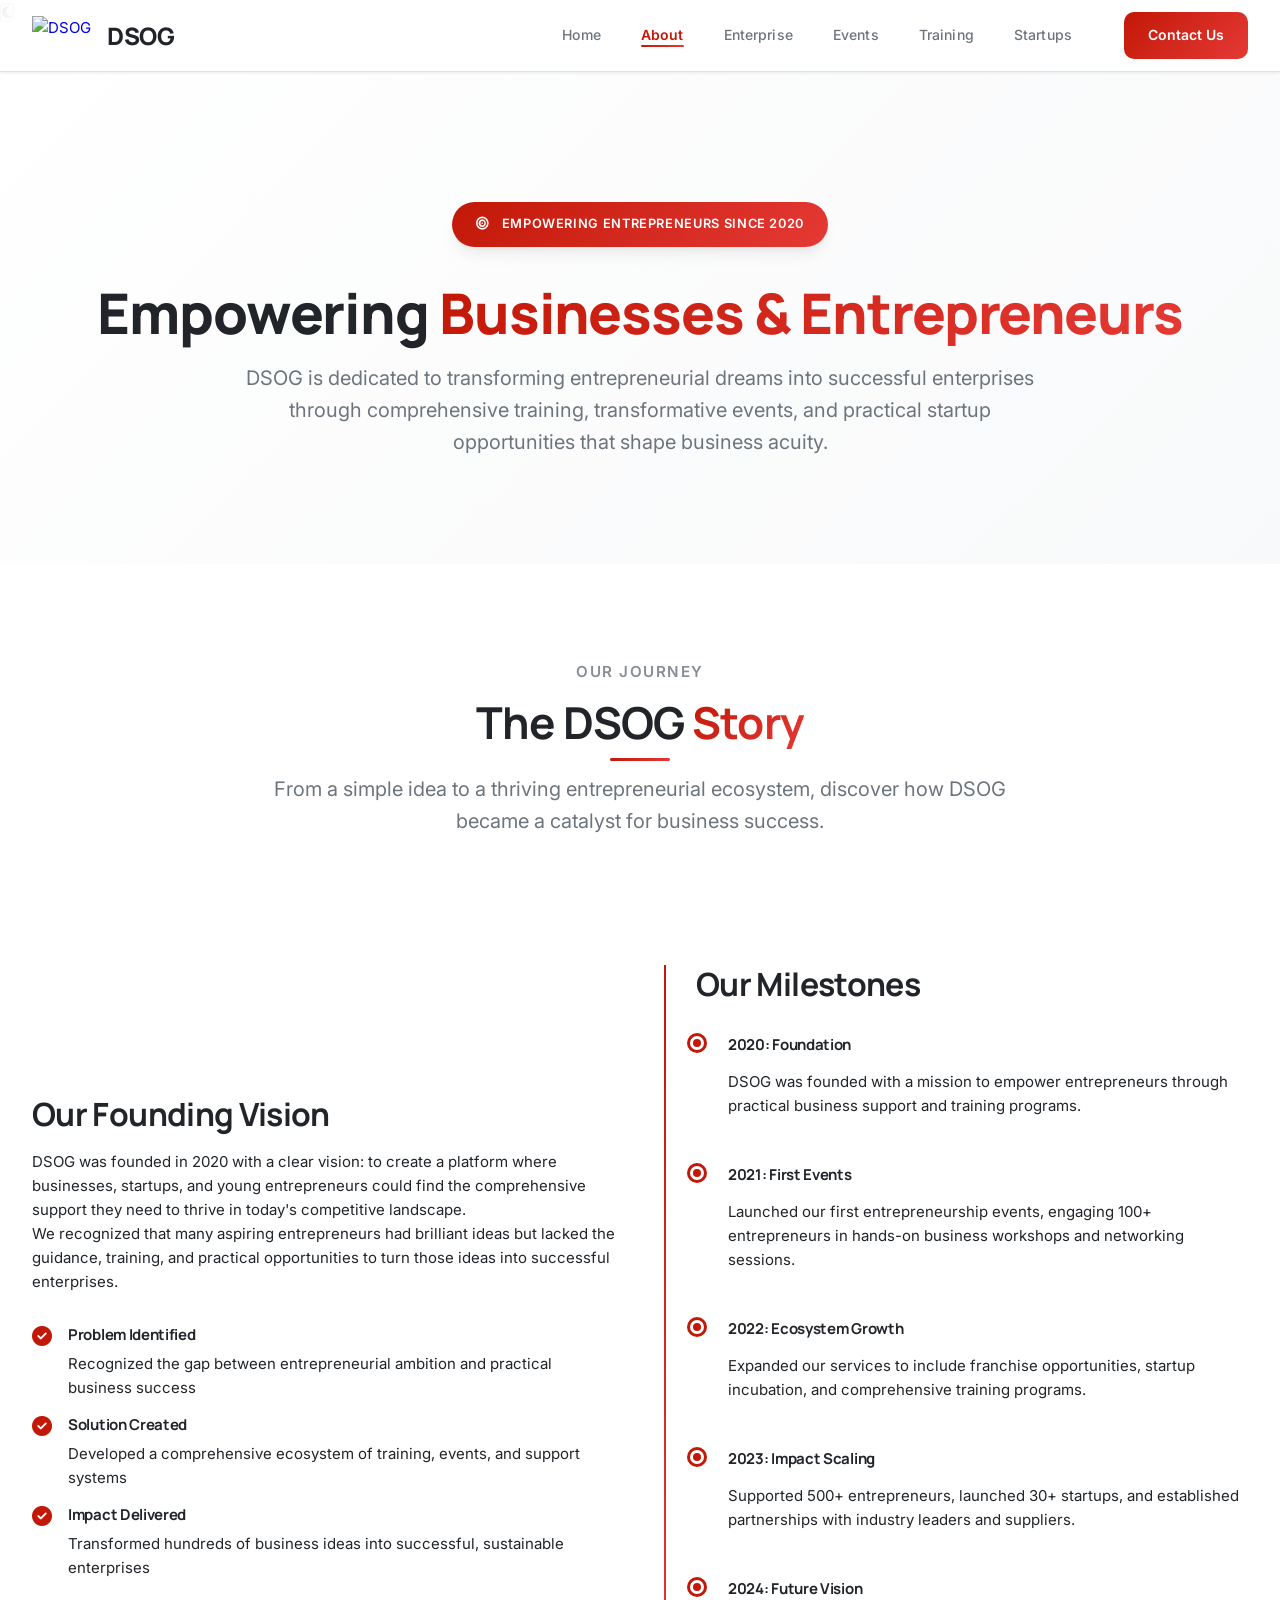
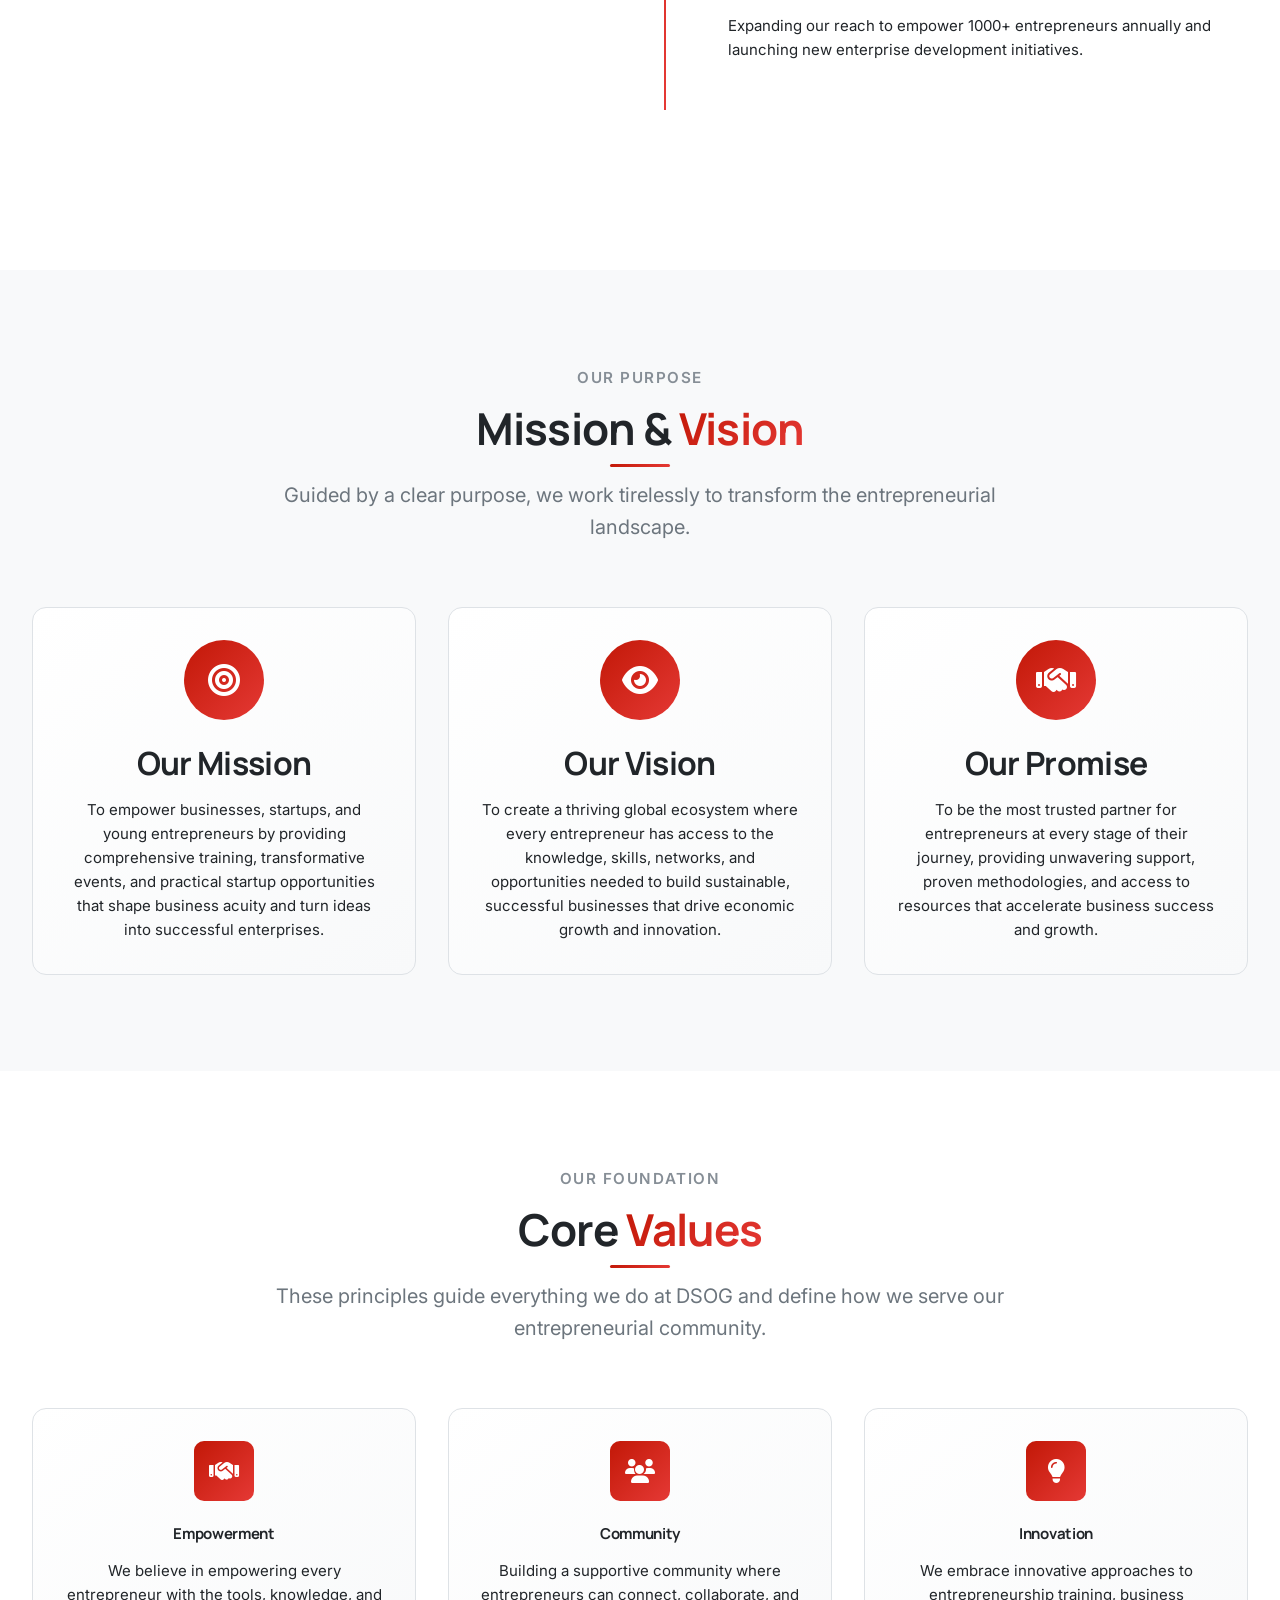
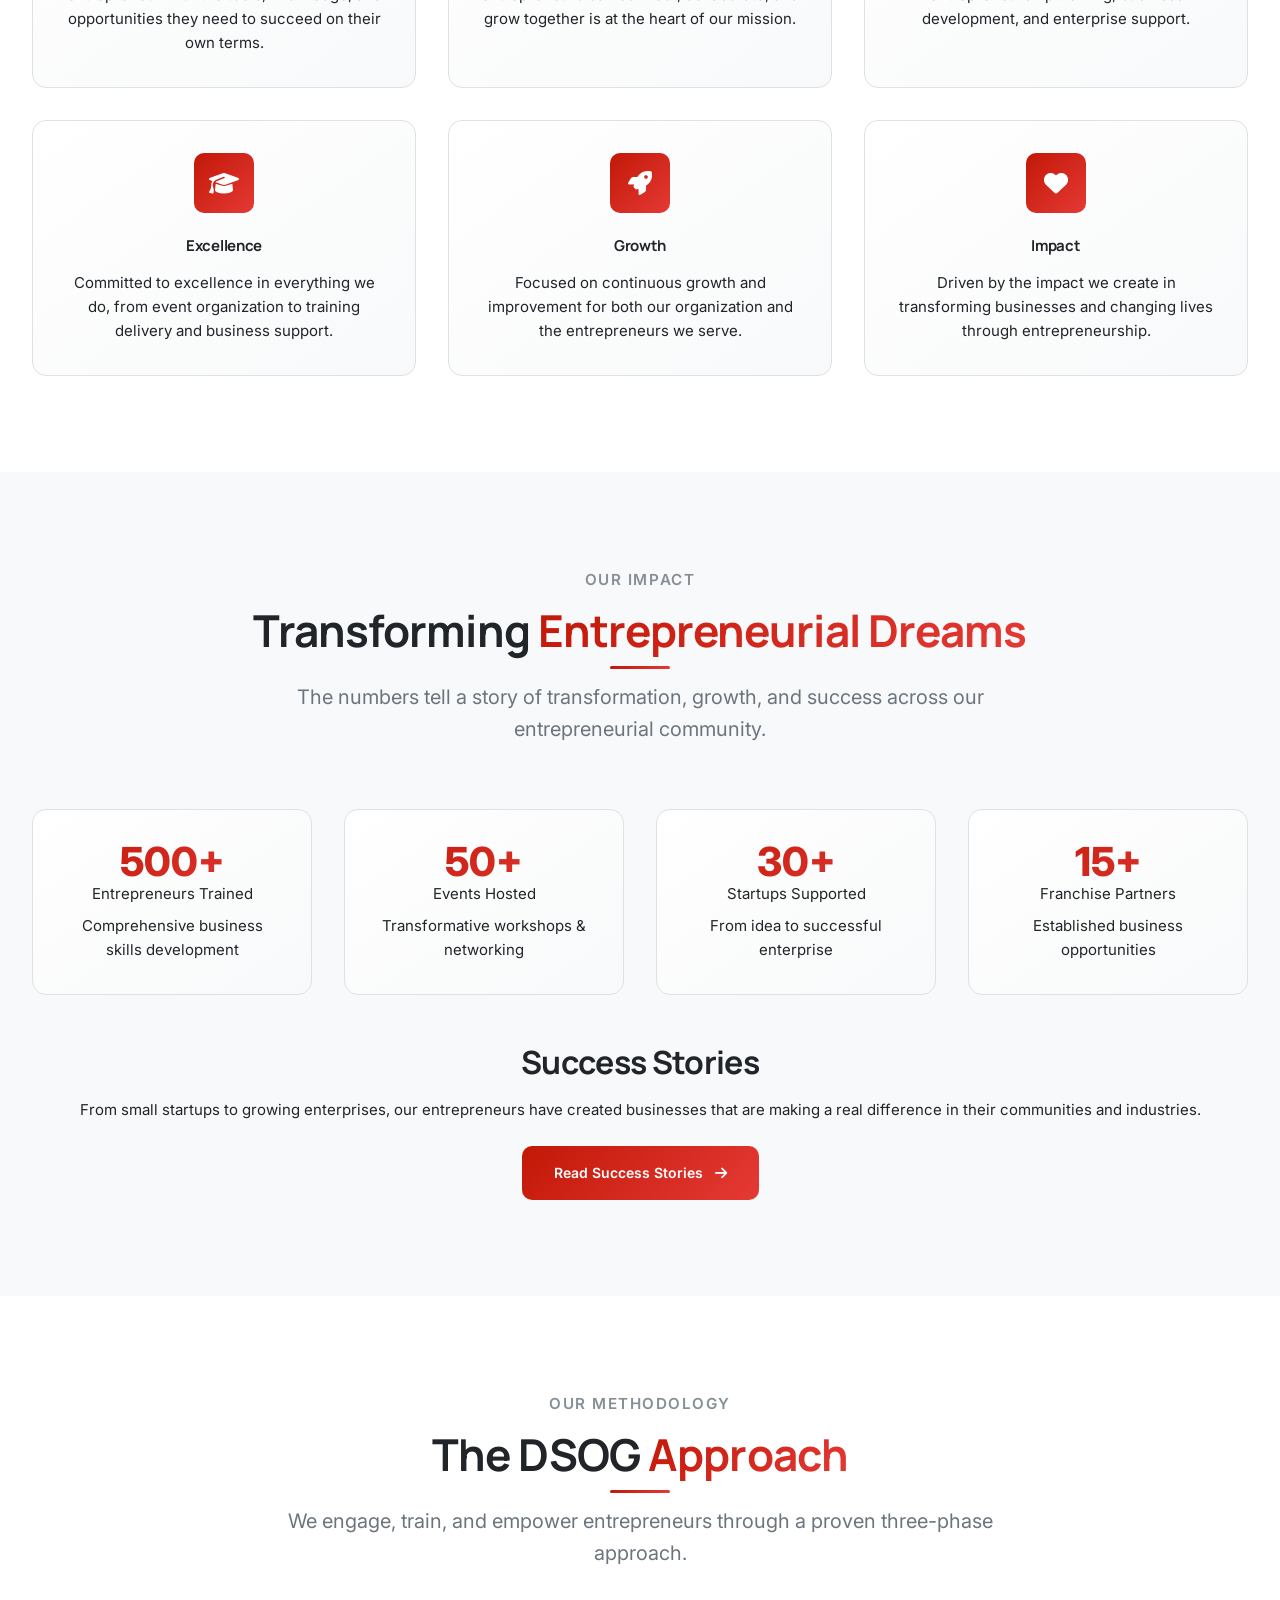
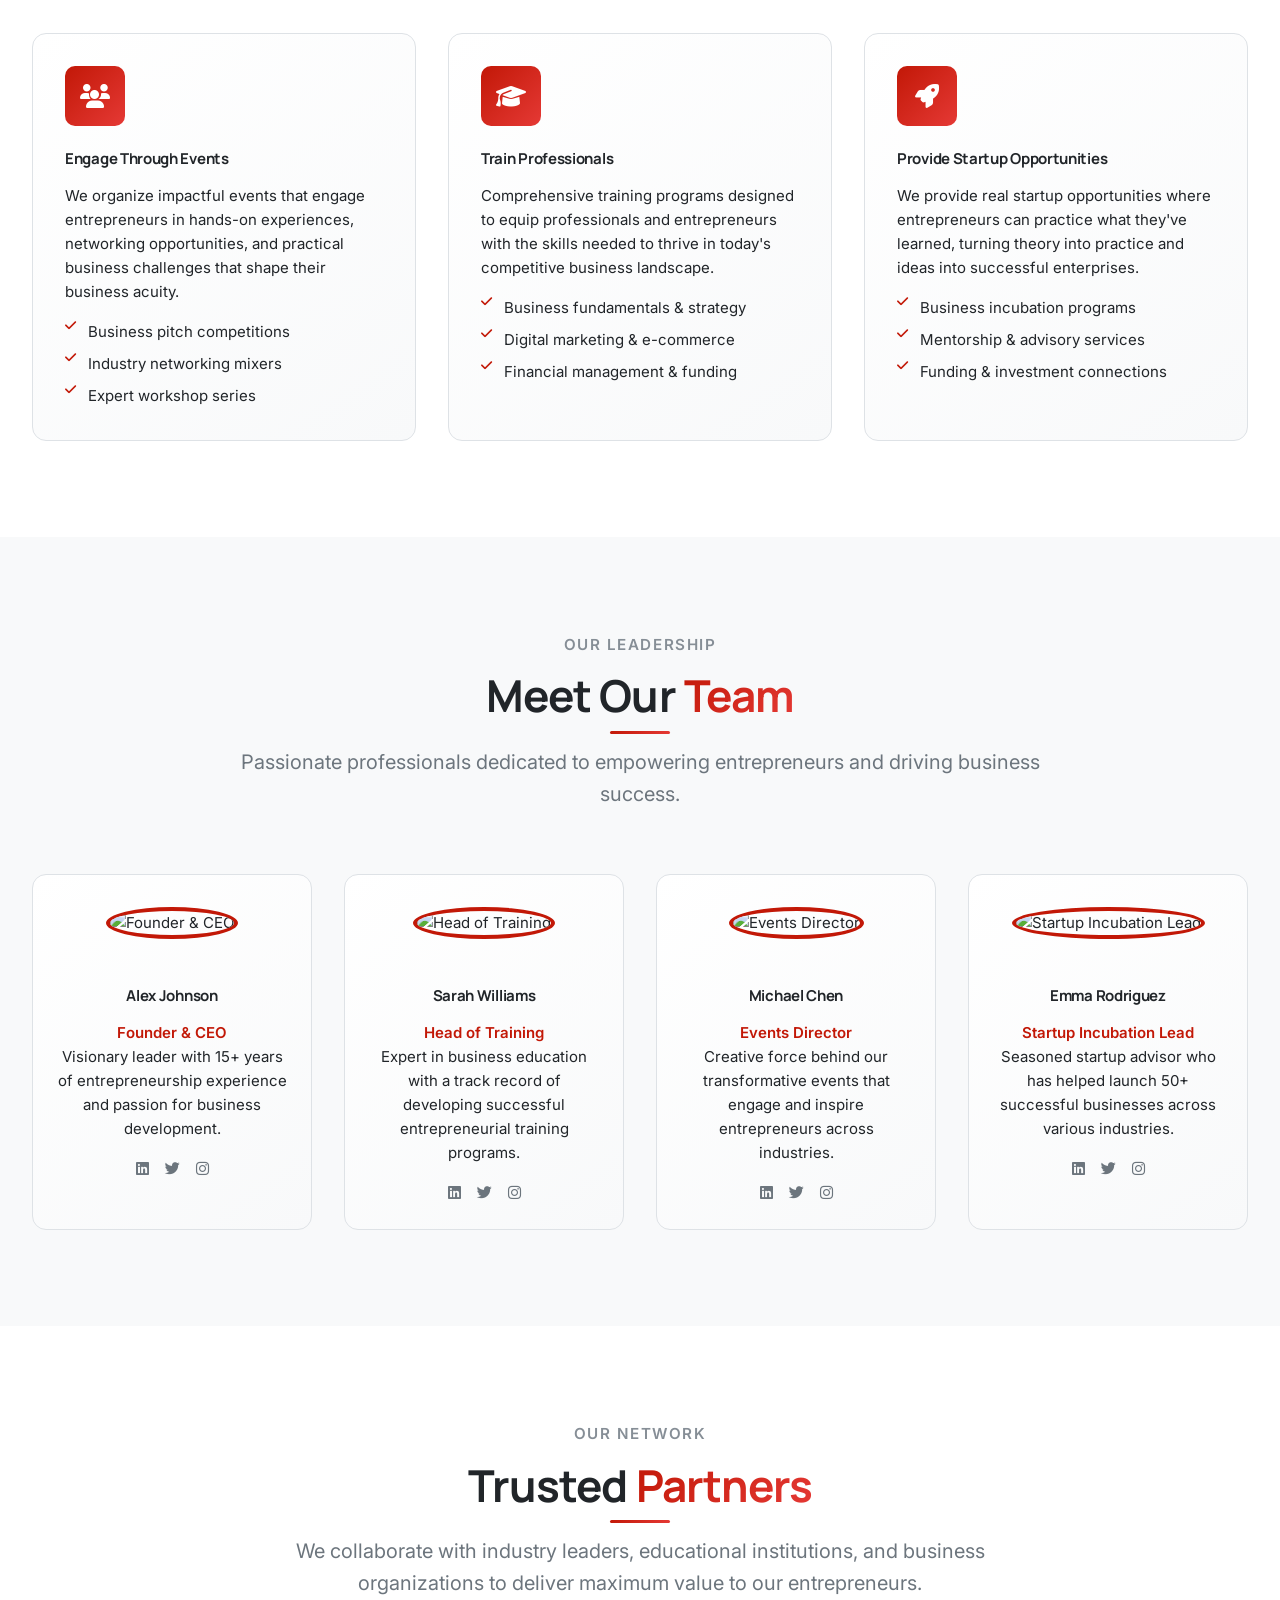
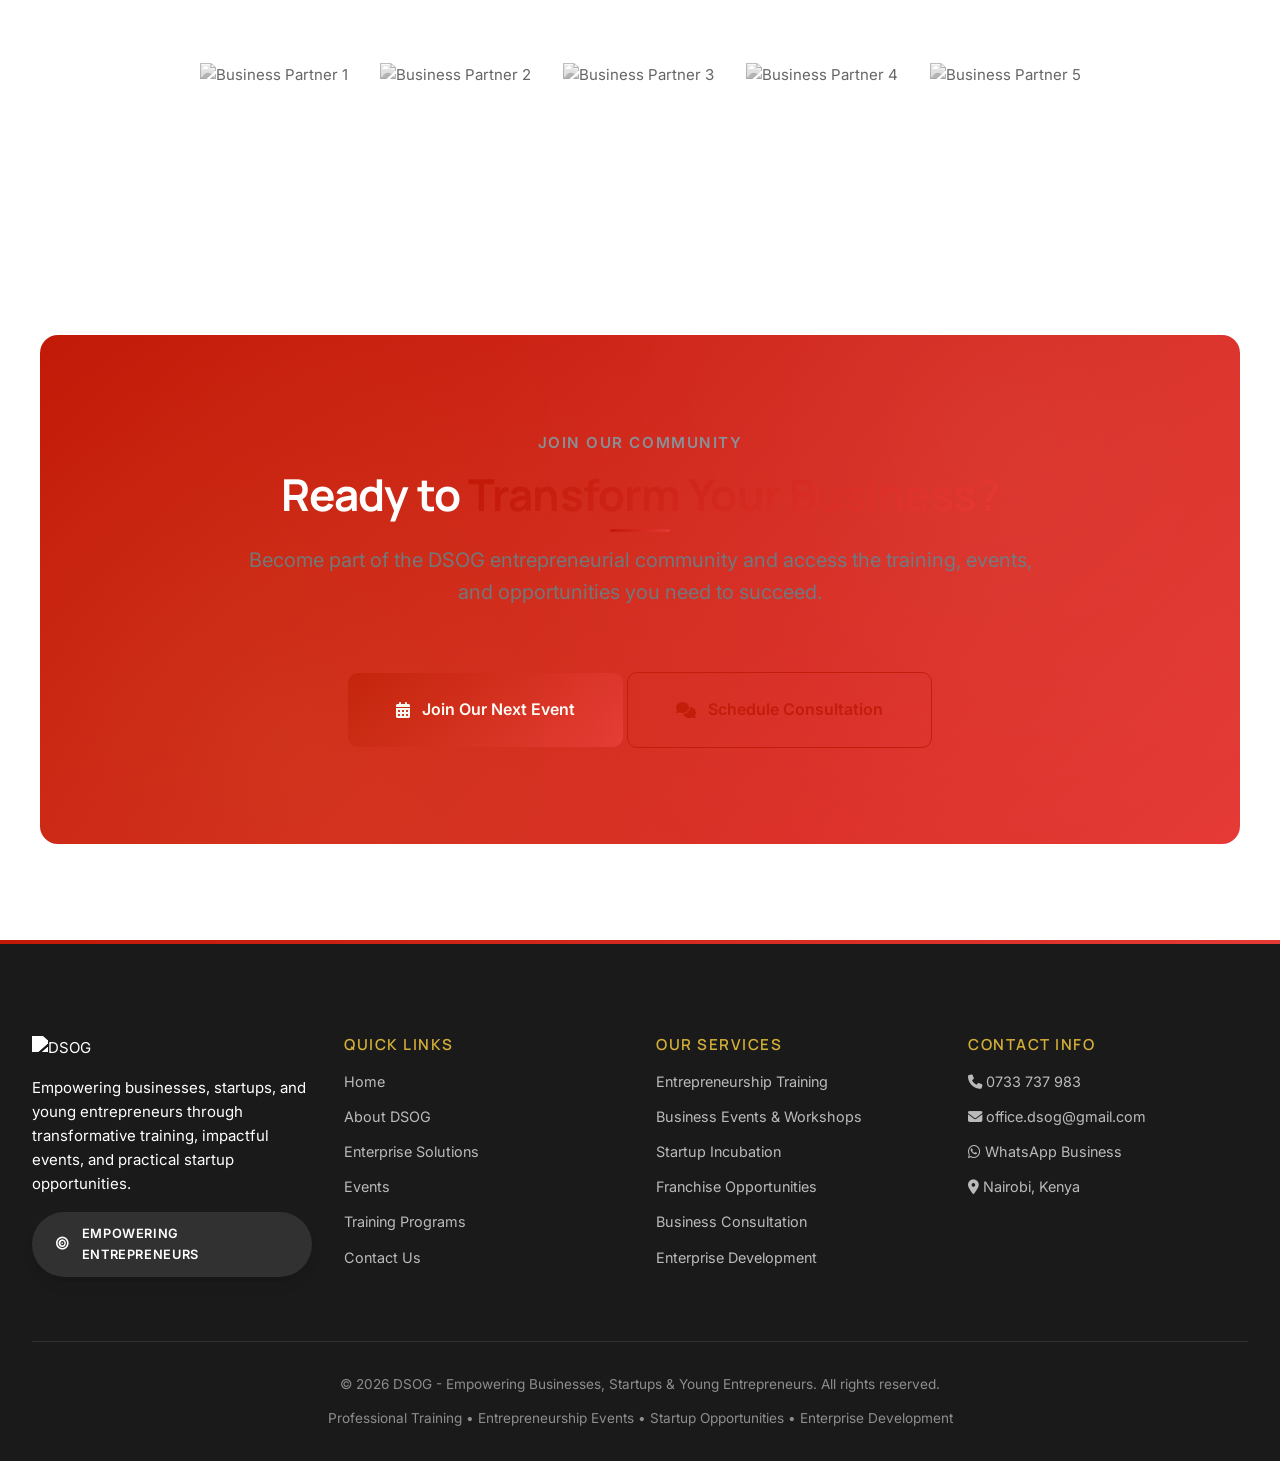
==== about.html @ 43e732bc "Add files via upload" ====
<!DOCTYPE html>
<html lang="en" data-theme="light">
<head>
    <meta charset="UTF-8">
    <meta name="viewport" content="width=device-width, initial-scale=0.95, maximum-scale=5.0, user-scalable=yes">
    
    <!-- SEO Meta Tags -->
    <meta name="description" content="Learn about DSOG - Empowering businesses, startups, and young entrepreneurs through transformative training, impactful events, and practical startup opportunities.">
    <meta name="keywords" content="DSOG about, entrepreneurship organization, business empowerment, startup support, young entrepreneurs, business training, enterprise development">
    
    <!-- PWA Meta Tags -->
    <meta name="theme-color" content="#C21807">
    <meta name="apple-mobile-web-app-capable" content="yes">
    <meta name="apple-mobile-web-app-status-bar-style" content="black-translucent">
    <meta name="apple-mobile-web-app-title" content="About DSOG">
    <meta name="mobile-web-app-capable" content="yes">
    <meta name="application-name" content="About DSOG">
    <meta name="msapplication-TileColor" content="#C21807">
    
    <!-- Open Graph Meta Tags -->
    <meta property="og:title" content="About DSOG | Empowering Businesses, Startups & Young Entrepreneurs">
    <meta property="og:description" content="Discover how DSOG transforms entrepreneurial dreams into successful enterprises through comprehensive training, events, and startup support.">
    <meta property="og:image" content="https://i.postimg.cc/CxNLzQgt/Untitled-design-3.webp">
    <meta property="og:url" content="https://dsog.org/about">
    <meta property="og:type" content="website">
    
    <title>About DSOG | Empowering Businesses, Startups & Young Entrepreneurs</title>
    
    <!-- Font Awesome -->
    <link rel="stylesheet" href="https://cdnjs.cloudflare.com/ajax/libs/font-awesome/6.4.0/css/all.min.css">
    
    <!-- Google Fonts -->
    <link rel="preconnect" href="https://fonts.googleapis.com">
    <link rel="preconnect" href="https://fonts.gstatic.com" crossorigin>
    <link href="https://fonts.googleapis.com/css2?family=Inter:wght@300;400;500;600;700;800&family=Manrope:wght@400;500;600;700;800&display=swap" rel="stylesheet">
    
    <!-- About Page Styles -->
    <style>
        /* Import CSS Variables */
        :root {
            /* Professional Color Palette */
            --primary-red: #C21807;
            --primary-dark: #1A1A1A;
            --primary-gold: #D4AF37;
            --secondary-red: #E53935;
            --secondary-dark: #2D2D2D;
            --accent-blue: #2C5282;
            --accent-green: #2D7D46;
            
            /* Neutral Colors */
            --white: #FFFFFF;
            --light-gray: #F8F9FA;
            --medium-gray: #E9ECEF;
            --dark-gray: #6C757D;
            --black: #212529;
            
            /* Light Mode Colors */
            --bg-primary: var(--white);
            --bg-secondary: var(--light-gray);
            --bg-tertiary: var(--medium-gray);
            --text-primary: var(--black);
            --text-secondary: var(--dark-gray);
            --text-tertiary: #868E96;
            --border-color: #DEE2E6;
            --card-bg: var(--white);
            --footer-bg: var(--primary-dark);
            
            /* Professional Shadow System */
            --shadow-xs: 0 1px 2px rgba(0, 0, 0, 0.03);
            --shadow-sm: 0 1px 3px rgba(0, 0, 0, 0.08);
            --shadow-md: 0 4px 6px -1px rgba(0, 0, 0, 0.05), 0 2px 4px -1px rgba(0, 0, 0, 0.03);
            --shadow-lg: 0 10px 15px -3px rgba(0, 0, 0, 0.07), 0 4px 6px -2px rgba(0, 0, 0, 0.03);
            --shadow-xl: 0 20px 25px -5px rgba(194, 24, 7, 0.05), 0 10px 10px -5px rgba(194, 24, 7, 0.02);
            --shadow-2xl: 0 25px 50px -12px rgba(194, 24, 7, 0.15);
            
            /* Advanced Gradients */
            --gradient-primary: linear-gradient(135deg, #C21807 0%, #E53935 100%);
            --gradient-gold: linear-gradient(135deg, #D4AF37 0%, #F4D03F 100%);
            --gradient-dark: linear-gradient(135deg, #1A1A1A 0%, #2D2D2D 100%);
            --gradient-light: linear-gradient(135deg, var(--white) 0%, #F8F9FA 100%);
            --gradient-card: linear-gradient(145deg, var(--white) 0%, #F8F9FA 100%);
            
            /* Animation Properties */
            --transition-smooth: all 0.3s cubic-bezier(0.4, 0, 0.2, 1);
            --transition-bounce: all 0.4s cubic-bezier(0.68, -0.55, 0.265, 1.55);
            
            /* Border Radius System */
            --radius-sm: 6px;
            --radius-md: 10px;
            --radius-lg: 14px;
            --radius-xl: 18px;
            --radius-full: 9999px;
            
            /* Spacing System */
            --space-3xs: 0.125rem;
            --space-2xs: 0.25rem;
            --space-xs: 0.5rem;
            --space-sm: 0.75rem;
            --space-md: 1rem;
            --space-lg: 1.5rem;
            --space-xl: 2rem;
            --space-2xl: 3rem;
            --space-3xl: 4rem;
            --space-4xl: 6rem;
            
            /* Professional Typography */
            --font-primary: 'Inter', -apple-system, BlinkMacSystemFont, 'Segoe UI', Roboto, Oxygen, Ubuntu, sans-serif;
            --font-heading: 'Manrope', 'Inter', -apple-system, BlinkMacSystemFont, 'Segoe UI', Roboto, sans-serif;
            
            /* Layout Variables */
            --header-height: 72px;
            --container-width: 1320px;
            --nav-item-spacing: 2.5rem;
            --logo-size: 40px;
            
            /* Glass Morphism */
            --glass-bg: rgba(255, 255, 255, 0.92);
            --glass-border: rgba(255, 255, 255, 0.2);
            
            /* Z-index Layers */
            --z-negative: -1;
            --z-normal: 1;
            --z-dropdown: 100;
            --z-fixed: 1000;
            --z-modal: 10000;
        }

        /* Dark Theme Variables */
        [data-theme="dark"] {
            --bg-primary: #121212;
            --bg-secondary: #1E1E1E;
            --bg-tertiary: #2D2D2D;
            --card-bg: #1E1E1E;
            --text-primary: #F5F5F5;
            --text-secondary: #B0B0B0;
            --text-tertiary: #808080;
            --border-color: #404040;
            --footer-bg: #0A0A0A;
            --glass-bg: rgba(30, 30, 30, 0.92);
            --glass-border: rgba(255, 255, 255, 0.1);
            --gradient-light: linear-gradient(135deg, #1E1E1E 0%, #2D2D2D 100%);
            --gradient-card: linear-gradient(145deg, #1E1E1E 0%, #252525 100%);
            --white: #1E1E1E;
            --light-gray: #2D2D2D;
            --medium-gray: #404040;
        }

        /* ===== BASE STYLES ===== */
        *, *::before, *::after {
            margin: 0;
            padding: 0;
            box-sizing: border-box;
            -webkit-tap-highlight-color: transparent;
            -webkit-font-smoothing: antialiased;
            -moz-osx-font-smoothing: grayscale;
        }

        html {
            font-size: 16px;
            scroll-behavior: smooth;
            scroll-padding-top: calc(var(--header-height) + 20px);
            text-rendering: optimizeLegibility;
        }

        body {
            font-family: var(--font-primary);
            line-height: 1.6;
            color: var(--text-primary);
            background-color: var(--bg-primary);
            overflow-x: hidden;
            transition: var(--transition-smooth);
            position: relative;
            min-height: 100vh;
            font-size: 0.9375rem;
            font-weight: 400;
        }

        /* ===== HEADER & NAVIGATION ===== */
        .header {
            position: fixed;
            top: 0;
            left: 0;
            width: 100%;
            height: var(--header-height);
            background: var(--glass-bg);
            backdrop-filter: blur(20px) saturate(180%);
            -webkit-backdrop-filter: blur(20px) saturate(180%);
            border-bottom: 1px solid var(--border-color);
            z-index: var(--z-fixed);
            transition: var(--transition-smooth);
            box-shadow: var(--shadow-sm);
        }

        [data-theme="dark"] .header {
            border-bottom: 1px solid rgba(64, 64, 64, 0.8);
        }

        .navbar {
            display: flex;
            align-items: center;
            justify-content: space-between;
            height: 100%;
            width: 100%;
            max-width: var(--container-width);
            margin: 0 auto;
            padding: 0 var(--space-xl);
            gap: var(--space-xl);
        }

        .logo {
            display: flex;
            align-items: center;
            gap: var(--space-md);
            text-decoration: none;
            flex-shrink: 0;
            padding: var(--space-xs) 0;
            height: 100%;
        }

        .logo-image {
            height: var(--logo-size);
            width: auto;
            object-fit: contain;
            display: block;
            transition: var(--transition-smooth);
        }

        [data-theme="dark"] .logo-image {
            filter: brightness(0) invert(1);
        }

        .logo-text {
            font-family: var(--font-heading);
            font-size: 1.5rem;
            font-weight: 800;
            color: var(--text-primary);
            letter-spacing: -0.02em;
            line-height: 1;
            white-space: nowrap;
        }

        .nav-links {
            display: flex;
            align-items: center;
            gap: var(--nav-item-spacing);
            margin: 0;
            padding: 0;
            list-style: none;
            height: 100%;
        }

        .nav-link {
            position: relative;
            color: var(--text-secondary);
            text-decoration: none;
            font-weight: 500;
            font-size: 0.875rem;
            padding: 0;
            height: 100%;
            display: flex;
            align-items: center;
            transition: var(--transition-smooth);
            letter-spacing: 0.01em;
            white-space: nowrap;
        }

        .nav-link::after {
            content: '';
            position: absolute;
            bottom: 0;
            left: 0;
            width: 0;
            height: 2px;
            background: var(--gradient-primary);
            transition: var(--transition-smooth);
            border-radius: 1px;
        }

        .nav-link:hover {
            color: var(--primary-red);
        }

        .nav-link:hover::after {
            width: 100%;
        }

        .nav-link.active {
            color: var(--primary-red);
            font-weight: 600;
        }

        .nav-link.active::after {
            width: 100%;
        }

        .nav-links .btn-primary {
            font-size: 0.875rem;
            padding: var(--space-sm) var(--space-lg);
            height: auto;
            margin-left: var(--space-sm);
            flex-shrink: 0;
        }

        .mobile-menu-btn {
            display: none;
            align-items: center;
            justify-content: center;
            background: none;
            border: none;
            color: var(--primary-red);
            font-size: 1.25rem;
            cursor: pointer;
            padding: var(--space-sm);
            border-radius: var(--radius-md);
            transition: var(--transition-smooth);
            z-index: var(--z-dropdown);
            width: 44px;
            height: 44px;
            flex-shrink: 0;
        }

        /* ===== ABOUT HERO ===== */
        .about-hero {
            min-height: 60vh;
            display: flex;
            align-items: center;
            padding-top: var(--header-height);
            background: var(--gradient-light);
            position: relative;
            overflow: hidden;
        }

        .about-hero::before {
            content: '';
            position: absolute;
            top: 0;
            left: 0;
            right: 0;
            bottom: 0;
            background: 
                radial-gradient(circle at 20% 80%, rgba(194, 24, 7, 0.05) 0%, transparent 50%),
                radial-gradient(circle at 80% 20%, rgba(212, 175, 55, 0.03) 0%, transparent 50%);
            z-index: var(--z-negative);
        }

        .about-hero-content {
            position: relative;
            z-index: var(--z-normal);
            max-width: 1200px;
            margin: 0 auto;
            text-align: center;
            padding: 0 var(--space-xl);
        }

        .mission-badge {
            display: inline-flex;
            align-items: center;
            gap: var(--space-sm);
            background: var(--gradient-primary);
            color: var(--white);
            padding: var(--space-sm) var(--space-lg);
            border-radius: var(--radius-full);
            font-size: 0.8rem;
            font-weight: 600;
            letter-spacing: 0.05em;
            margin-bottom: var(--space-xl);
            box-shadow: var(--shadow-lg);
            text-transform: uppercase;
        }

        /* ===== STORY SECTION ===== */
        .story-section {
            padding: var(--space-4xl) 0;
            background: var(--bg-primary);
        }

        .story-container {
            display: grid;
            grid-template-columns: repeat(auto-fit, minmax(300px, 1fr));
            gap: var(--space-2xl);
            align-items: center;
        }

        .story-timeline {
            position: relative;
            max-width: 800px;
            margin: var(--space-3xl) auto;
            padding-left: var(--space-xl);
        }
        
        .story-timeline::before {
            content: '';
            position: absolute;
            left: 0;
            top: 0;
            bottom: 0;
            width: 2px;
            background: var(--gradient-primary);
        }
        
        .timeline-item {
            position: relative;
            margin-bottom: var(--space-2xl);
            padding-left: var(--space-xl);
        }
        
        .timeline-item::before {
            content: '';
            position: absolute;
            left: -6px;
            top: 0;
            width: 14px;
            height: 14px;
            border-radius: 50%;
            background: var(--primary-red);
            border: 3px solid var(--white);
            box-shadow: 0 0 0 3px var(--primary-red);
        }

        [data-theme="dark"] .timeline-item::before {
            border: 3px solid var(--bg-primary);
        }

        /* ===== MISSION & VISION ===== */
        .mission-section {
            background: var(--bg-secondary);
            padding: var(--space-4xl) 0;
        }

        .mission-grid {
            display: grid;
            grid-template-columns: repeat(auto-fit, minmax(300px, 1fr));
            gap: var(--space-xl);
            margin-top: var(--space-2xl);
        }

        .mission-card {
            background: var(--gradient-card);
            border-radius: var(--radius-lg);
            padding: var(--space-xl);
            text-align: center;
            border: 1px solid var(--border-color);
            transition: var(--transition-smooth);
            position: relative;
            overflow: hidden;
        }

        .mission-card::before {
            content: '';
            position: absolute;
            top: 0;
            left: 0;
            width: 100%;
            height: 4px;
            background: var(--gradient-primary);
            transform: scaleX(0);
            transition: transform 0.4s var(--transition-smooth);
        }

        .mission-card:hover {
            transform: translateY(-8px);
            box-shadow: var(--shadow-xl);
            border-color: var(--primary-red);
        }

        .mission-card:hover::before {
            transform: scaleX(1);
        }

        .mission-icon {
            width: 80px;
            height: 80px;
            background: var(--gradient-primary);
            border-radius: 50%;
            display: flex;
            align-items: center;
            justify-content: center;
            margin: 0 auto var(--space-lg);
            font-size: 2rem;
            color: var(--white);
        }

        /* ===== VALUES SECTION ===== */
        .values-section {
            padding: var(--space-4xl) 0;
            background: var(--bg-primary);
        }

        .values-grid {
            display: grid;
            grid-template-columns: repeat(auto-fit, minmax(300px, 1fr));
            gap: var(--space-xl);
            margin-top: var(--space-2xl);
        }

        .value-item {
            text-align: center;
            padding: var(--space-xl);
            background: var(--gradient-card);
            border-radius: var(--radius-lg);
            border: 1px solid var(--border-color);
            transition: var(--transition-smooth);
        }

        .value-item:hover {
            transform: translateY(-4px);
            box-shadow: var(--shadow-lg);
            border-color: var(--primary-red);
        }

        .value-icon {
            width: 60px;
            height: 60px;
            background: var(--gradient-primary);
            color: var(--white);
            border-radius: var(--radius-md);
            display: flex;
            align-items: center;
            justify-content: center;
            margin: 0 auto var(--space-lg);
            font-size: 1.5rem;
        }

        /* ===== IMPACT SECTION ===== */
        .impact-section {
            background: var(--bg-secondary);
            padding: var(--space-4xl) 0;
        }

        .impact-stats {
            display: grid;
            grid-template-columns: repeat(auto-fit, minmax(200px, 1fr));
            gap: var(--space-xl);
            margin: var(--space-2xl) 0;
        }

        .stat-item {
            text-align: center;
            padding: var(--space-xl);
            background: var(--gradient-card);
            border-radius: var(--radius-lg);
            border: 1px solid var(--border-color);
            transition: var(--transition-smooth);
        }

        .stat-item:hover {
            transform: translateY(-4px);
            border-color: var(--primary-red);
            box-shadow: var(--shadow-md);
        }

        .stat-number {
            font-size: 2.5rem;
            font-weight: 800;
            background: var(--gradient-primary);
            -webkit-background-clip: text;
            background-clip: text;
            color: transparent;
            line-height: 1;
        }

        /* ===== APPROACH SECTION ===== */
        .approach-section {
            padding: var(--space-4xl) 0;
            background: var(--bg-primary);
        }

        .approach-grid {
            display: grid;
            grid-template-columns: repeat(auto-fit, minmax(280px, 1fr));
            gap: var(--space-xl);
            margin-top: var(--space-2xl);
        }

        .approach-card {
            background: var(--gradient-card);
            border-radius: var(--radius-lg);
            padding: var(--space-xl);
            border: 1px solid var(--border-color);
            transition: var(--transition-smooth);
            position: relative;
            overflow: hidden;
        }

        .approach-card::before {
            content: '';
            position: absolute;
            top: 0;
            left: 0;
            width: 100%;
            height: 4px;
            background: var(--gradient-primary);
            transform: scaleX(0);
            transition: transform 0.4s var(--transition-smooth);
        }

        .approach-card:hover {
            transform: translateY(-8px);
            box-shadow: var(--shadow-xl);
            border-color: var(--primary-red);
        }

        .approach-card:hover::before {
            transform: scaleX(1);
        }

        .approach-icon {
            width: 60px;
            height: 60px;
            background: var(--gradient-primary);
            border-radius: var(--radius-md);
            display: flex;
            align-items: center;
            justify-content: center;
            margin-bottom: var(--space-lg);
            font-size: 1.5rem;
            color: var(--white);
        }

        /* ===== TEAM SECTION ===== */
        .team-section {
            background: var(--bg-secondary);
            padding: var(--space-4xl) 0;
        }

        .team-grid {
            display: grid;
            grid-template-columns: repeat(auto-fit, minmax(250px, 1fr));
            gap: var(--space-xl);
            margin-top: var(--space-2xl);
        }

        .team-card {
            background: var(--gradient-card);
            border-radius: var(--radius-lg);
            overflow: hidden;
            text-align: center;
            border: 1px solid var(--border-color);
            transition: var(--transition-smooth);
        }

        .team-card:hover {
            transform: translateY(-8px);
            box-shadow: var(--shadow-xl);
        }

        .team-avatar {
            width: 120px;
            height: 120px;
            border-radius: 50%;
            object-fit: cover;
            margin: var(--space-xl) auto var(--space-lg);
            border: 4px solid var(--primary-red);
        }

        .team-content {
            padding: var(--space-lg);
        }

        .team-social {
            display: flex;
            justify-content: center;
            gap: var(--space-md);
            margin-top: var(--space-md);
        }

        .team-social a {
            color: var(--text-secondary);
            transition: var(--transition-smooth);
        }

        .team-social a:hover {
            color: var(--primary-red);
            transform: translateY(-2px);
        }

        /* ===== PARTNERS SECTION ===== */
        .partners-section {
            padding: var(--space-4xl) 0;
            background: var(--bg-primary);
        }

        .partners-grid {
            display: flex;
            flex-wrap: wrap;
            justify-content: center;
            gap: var(--space-xl);
            margin-top: var(--space-2xl);
            align-items: center;
        }

        .partner-logo {
            height: 80px;
            width: auto;
            object-fit: contain;
            filter: grayscale(100%);
            opacity: 0.7;
            transition: var(--transition-smooth);
        }

        .partner-logo:hover {
            filter: grayscale(0);
            opacity: 1;
            transform: scale(1.05);
        }

        /* ===== CTA SECTION ===== */
        .about-cta {
            background: var(--gradient-primary);
            color: var(--white);
            padding: var(--space-4xl) 0;
            text-align: center;
            position: relative;
            overflow: hidden;
            border-radius: var(--radius-xl);
            margin: var(--space-4xl) auto;
            max-width: 1200px;
        }

        .about-cta::before {
            content: '';
            position: absolute;
            inset: 0;
            background: 
                radial-gradient(circle at 20% 80%, rgba(212, 175, 55, 0.1) 0%, transparent 50%),
                radial-gradient(circle at 80% 20%, rgba(255,255,255,0.05) 0%, transparent 50%);
        }

        /* ===== FOOTER ===== */
        .footer {
            background: var(--footer-bg);
            color: var(--white);
            padding: var(--space-4xl) 0 var(--space-xl);
            position: relative;
        }

        .footer::before {
            content: '';
            position: absolute;
            top: 0;
            left: 0;
            width: 100%;
            height: 4px;
            background: var(--gradient-primary);
        }

        .footer-content {
            display: grid;
            grid-template-columns: repeat(auto-fit, minmax(240px, 1fr));
            gap: var(--space-xl);
            margin-bottom: var(--space-xl);
        }

        .footer-logo {
            height: 40px;
            margin-bottom: var(--space-md);
            filter: brightness(0) invert(1);
        }

        .footer-section h3 {
            color: var(--primary-gold);
            margin-bottom: var(--space-md);
            font-size: 0.95rem;
            text-transform: uppercase;
            letter-spacing: 0.1em;
            font-weight: 600;
        }

        .footer-section ul {
            list-style: none;
        }

        .footer-section ul li {
            margin-bottom: var(--space-sm);
            font-size: 0.9rem;
            color: rgba(255, 255, 255, 0.7);
            transition: var(--transition-smooth);
        }

        .footer-section ul li:hover {
            color: var(--white);
            transform: translateX(4px);
        }

        .footer-section ul li a {
            color: inherit;
            text-decoration: none;
        }

        .copyright {
            text-align: center;
            padding-top: var(--space-xl);
            margin-top: var(--space-xl);
            border-top: 1px solid rgba(255, 255, 255, 0.1);
            color: rgba(255, 255, 255, 0.5);
            font-size: 0.85rem;
            max-width: var(--container-width);
            margin-left: auto;
            margin-right: auto;
        }

        /* ===== TYPOGRAPHY ===== */
        h1, h2, h3, h4 {
            font-family: var(--font-heading);
            font-weight: 700;
            line-height: 1.2;
            letter-spacing: -0.02em;
            margin-bottom: var(--space-md);
        }

        h1 {
            font-size: clamp(2.5rem, 5vw, 3.5rem);
            font-weight: 800;
        }

        h2 {
            font-size: clamp(1.875rem, 4vw, 2.75rem);
        }

        h3 {
            font-size: clamp(1.5rem, 3vw, 2rem);
        }

        .text-gradient {
            background: var(--gradient-primary);
            -webkit-background-clip: text;
            background-clip: text;
            color: transparent;
            display: inline-block;
        }

        .lead {
            font-size: clamp(1.125rem, 2vw, 1.25rem);
            color: var(--text-secondary);
            line-height: 1.6;
            font-weight: 400;
            max-width: 800px;
            margin-left: auto;
            margin-right: auto;
        }

        /* ===== BUTTONS ===== */
        .btn {
            display: inline-flex;
            align-items: center;
            justify-content: center;
            gap: var(--space-sm);
            padding: var(--space-md) var(--space-xl);
            border-radius: var(--radius-md);
            font-weight: 600;
            font-size: 0.875rem;
            text-decoration: none;
            border: 1px solid transparent;
            cursor: pointer;
            transition: var(--transition-smooth);
            white-space: nowrap;
        }

        .btn-primary {
            background: var(--gradient-primary);
            color: var(--white) !important;
            border: none;
        }

        .btn-primary:hover {
            transform: translateY(-2px);
            box-shadow: var(--shadow-xl);
        }

        .btn-secondary {
            background: transparent;
            color: var(--primary-red);
            border: 1px solid var(--primary-red);
        }

        .btn-secondary:hover {
            background: var(--primary-red);
            color: var(--white) !important;
            transform: translateY(-2px);
        }

        .btn-large {
            padding: var(--space-lg) var(--space-2xl);
            font-size: 1rem;
        }

        /* ===== CONTAINER ===== */
        .container {
            width: 100%;
            max-width: var(--container-width);
            margin: 0 auto;
            padding: 0 var(--space-xl);
        }

        .section-header {
            text-align: center;
            margin-bottom: var(--space-3xl);
            max-width: 800px;
            margin-left: auto;
            margin-right: auto;
        }

        .section-header h2 {
            position: relative;
            display: inline-block;
            margin-bottom: var(--space-lg);
        }

        .section-header h2::after {
            content: '';
            position: absolute;
            bottom: -12px;
            left: 50%;
            transform: translateX(-50%);
            width: 60px;
            height: 3px;
            background: var(--gradient-primary);
            border-radius: 2px;
        }

        .section-subtitle {
            color: var(--text-tertiary);
            font-size: 0.95rem;
            text-transform: uppercase;
            letter-spacing: 0.1em;
            margin-bottom: var(--space-sm);
            display: block;
            font-weight: 600;
        }

        /* ===== RESPONSIVE DESIGN ===== */
        @media (max-width: 1024px) {
            .nav-links {
                position: fixed;
                top: var(--header-height);
                left: 0;
                right: 0;
                background: var(--bg-primary);
                flex-direction: column;
                align-items: stretch;
                gap: 0;
                height: auto;
                max-height: calc(100vh - var(--header-height));
                overflow-y: auto;
                padding: var(--space-md);
                transform: translateY(-100%);
                opacity: 0;
                visibility: hidden;
                transition: transform 0.4s cubic-bezier(0.4, 0, 0.2, 1), 
                            opacity 0.3s ease,
                            visibility 0.3s ease;
                box-shadow: var(--shadow-xl);
                border-top: 1px solid var(--border-color);
            }

            .nav-links.active {
                transform: translateY(0);
                opacity: 1;
                visibility: visible;
            }

            .nav-link {
                height: auto;
                padding: var(--space-md) var(--space-lg);
                border-radius: var(--radius-md);
                margin-bottom: var(--space-xs);
                display: flex;
                align-items: center;
            }

            .nav-link::after {
                display: none;
            }

            .nav-links .btn-primary {
                margin: var(--space-md) 0 0 0;
                width: 100%;
                justify-content: center;
            }

            .mobile-menu-btn {
                display: flex;
                margin-left: auto;
            }
        }

        @media (max-width: 768px) {
            :root {
                --header-height: 64px;
                --logo-size: 36px;
            }

            .story-container {
                grid-template-columns: 1fr;
            }

            .story-timeline {
                padding-left: var(--space-md);
            }

            .impact-stats,
            .mission-grid,
            .values-grid,
            .approach-grid,
            .team-grid {
                grid-template-columns: 1fr;
                max-width: 500px;
                margin-left: auto;
                margin-right: auto;
            }

            .partners-grid {
                flex-direction: column;
                align-items: center;
            }
        }

        @media (max-width: 480px) {
            :root {
                --header-height: 60px;
                --logo-size: 32px;
            }

            .container {
                padding: 0 var(--space-md);
            }

            .about-hero {
                padding-top: var(--header-height);
            }

            .mission-badge {
                font-size: 0.75rem;
                padding: var(--space-xs) var(--space-md);
            }

            .btn {
                padding: var(--space-md) var(--space-lg);
                font-size: 0.9rem;
            }
        }
    </style>
</head>
<body>
    <!-- Theme Toggle -->
    <button class="theme-toggle" id="themeToggle" aria-label="Toggle theme">
        <i class="fas fa-moon"></i>
    </button>

    <!-- Header -->
    <header class="header" id="header">
        <nav class="navbar">
            <a href="index.html" class="logo">
                <img src="https://i.postimg.cc/kMZ1jTww/Untitled-design-4-removebg-preview.png" 
                     alt="DSOG" 
                     class="logo-image">
                <span class="logo-text">DSOG</span>
            </a>

            <ul class="nav-links" id="navLinks">
                <li><a href="landing.html" class="nav-link">Home</a></li>
                <li><a href="about.html" class="nav-link active">About</a></li>
                <li><a href="enterprise.html" class="nav-link">Enterprise</a></li>
                <li><a href="events.html" class="nav-link">Events</a></li>
                <li><a href="training.html" class="nav-link">Training</a></li>
                <li><a href="startups.html" class="nav-link">Startups</a></li>
                <li><a href="contact.html" class="btn btn-primary">Contact Us</a></li>
            </ul>

            <button class="mobile-menu-btn" id="mobileMenuBtn" aria-label="Toggle menu">
                <i class="fas fa-bars"></i>
            </button>
        </nav>
    </header>

    <!-- About Hero Section -->
    <section class="about-hero">
        <div class="container">
            <div class="about-hero-content">
                <div class="mission-badge">
                    <i class="fas fa-bullseye"></i> EMPOWERING ENTREPRENEURS SINCE 2020
                </div>
                
                <h1>Empowering <span class="text-gradient">Businesses & Entrepreneurs</span></h1>
                <p class="lead">DSOG is dedicated to transforming entrepreneurial dreams into successful enterprises through comprehensive training, transformative events, and practical startup opportunities that shape business acuity.</p>
            </div>
        </div>
    </section>

    <!-- Our Story Section -->
    <section class="story-section">
        <div class="container">
            <div class="section-header">
                <span class="section-subtitle">Our Journey</span>
                <h2>The DSOG <span class="text-gradient">Story</span></h2>
                <p class="lead">From a simple idea to a thriving entrepreneurial ecosystem, discover how DSOG became a catalyst for business success.</p>
            </div>
            
            <div class="story-container">
                <div>
                    <h3>Our Founding Vision</h3>
                    <p>DSOG was founded in 2020 with a clear vision: to create a platform where businesses, startups, and young entrepreneurs could find the comprehensive support they need to thrive in today's competitive landscape.</p>
                    <p>We recognized that many aspiring entrepreneurs had brilliant ideas but lacked the guidance, training, and practical opportunities to turn those ideas into successful enterprises.</p>
                    
                    <div style="margin-top: var(--space-xl);">
                        <div style="display: flex; align-items: flex-start; gap: var(--space-md); margin-bottom: var(--space-md);">
                            <i class="fas fa-check-circle" style="color: var(--primary-red); font-size: 1.25rem;"></i>
                            <div>
                                <h4 style="margin-bottom: var(--space-xs);">Problem Identified</h4>
                                <p>Recognized the gap between entrepreneurial ambition and practical business success</p>
                            </div>
                        </div>
                        
                        <div style="display: flex; align-items: flex-start; gap: var(--space-md); margin-bottom: var(--space-md);">
                            <i class="fas fa-check-circle" style="color: var(--primary-red); font-size: 1.25rem;"></i>
                            <div>
                                <h4 style="margin-bottom: var(--space-xs);">Solution Created</h4>
                                <p>Developed a comprehensive ecosystem of training, events, and support systems</p>
                            </div>
                        </div>
                        
                        <div style="display: flex; align-items: flex-start; gap: var(--space-md);">
                            <i class="fas fa-check-circle" style="color: var(--primary-red); font-size: 1.25rem;"></i>
                            <div>
                                <h4 style="margin-bottom: var(--space-xs);">Impact Delivered</h4>
                                <p>Transformed hundreds of business ideas into successful, sustainable enterprises</p>
                            </div>
                        </div>
                    </div>
                </div>
                
                <div class="story-timeline">
                    <h3 style="margin-bottom: var(--space-xl);">Our Milestones</h3>
                    
                    <div class="timeline-item">
                        <h4>2020: Foundation</h4>
                        <p>DSOG was founded with a mission to empower entrepreneurs through practical business support and training programs.</p>
                    </div>
                    
                    <div class="timeline-item">
                        <h4>2021: First Events</h4>
                        <p>Launched our first entrepreneurship events, engaging 100+ entrepreneurs in hands-on business workshops and networking sessions.</p>
                    </div>
                    
                    <div class="timeline-item">
                        <h4>2022: Ecosystem Growth</h4>
                        <p>Expanded our services to include franchise opportunities, startup incubation, and comprehensive training programs.</p>
                    </div>
                    
                    <div class="timeline-item">
                        <h4>2023: Impact Scaling</h4>
                        <p>Supported 500+ entrepreneurs, launched 30+ startups, and established partnerships with industry leaders and suppliers.</p>
                    </div>
                    
                    <div class="timeline-item">
                        <h4>2024: Future Vision</h4>
                        <p>Expanding our reach to empower 1000+ entrepreneurs annually and launching new enterprise development initiatives.</p>
                    </div>
                </div>
            </div>
        </div>
    </section>

    <!-- Mission & Vision Section -->
    <section class="mission-section">
        <div class="container">
            <div class="section-header">
                <span class="section-subtitle">Our Purpose</span>
                <h2>Mission & <span class="text-gradient">Vision</span></h2>
                <p class="lead">Guided by a clear purpose, we work tirelessly to transform the entrepreneurial landscape.</p>
            </div>
            
            <div class="mission-grid">
                <div class="mission-card">
                    <div class="mission-icon">
                        <i class="fas fa-bullseye"></i>
                    </div>
                    <h3>Our Mission</h3>
                    <p>To empower businesses, startups, and young entrepreneurs by providing comprehensive training, transformative events, and practical startup opportunities that shape business acuity and turn ideas into successful enterprises.</p>
                </div>
                
                <div class="mission-card">
                    <div class="mission-icon">
                        <i class="fas fa-eye"></i>
                    </div>
                    <h3>Our Vision</h3>
                    <p>To create a thriving global ecosystem where every entrepreneur has access to the knowledge, skills, networks, and opportunities needed to build sustainable, successful businesses that drive economic growth and innovation.</p>
                </div>
                
                <div class="mission-card">
                    <div class="mission-icon">
                        <i class="fas fa-handshake"></i>
                    </div>
                    <h3>Our Promise</h3>
                    <p>To be the most trusted partner for entrepreneurs at every stage of their journey, providing unwavering support, proven methodologies, and access to resources that accelerate business success and growth.</p>
                </div>
            </div>
        </div>
    </section>

    <!-- Values Section -->
    <section class="values-section">
        <div class="container">
            <div class="section-header">
                <span class="section-subtitle">Our Foundation</span>
                <h2>Core <span class="text-gradient">Values</span></h2>
                <p class="lead">These principles guide everything we do at DSOG and define how we serve our entrepreneurial community.</p>
            </div>
            
            <div class="values-grid">
                <div class="value-item">
                    <div class="value-icon">
                        <i class="fas fa-handshake"></i>
                    </div>
                    <h4>Empowerment</h4>
                    <p>We believe in empowering every entrepreneur with the tools, knowledge, and opportunities they need to succeed on their own terms.</p>
                </div>
                
                <div class="value-item">
                    <div class="value-icon">
                        <i class="fas fa-users"></i>
                    </div>
                    <h4>Community</h4>
                    <p>Building a supportive community where entrepreneurs can connect, collaborate, and grow together is at the heart of our mission.</p>
                </div>
                
                <div class="value-item">
                    <div class="value-icon">
                        <i class="fas fa-lightbulb"></i>
                    </div>
                    <h4>Innovation</h4>
                    <p>We embrace innovative approaches to entrepreneurship training, business development, and enterprise support.</p>
                </div>
                
                <div class="value-item">
                    <div class="value-icon">
                        <i class="fas fa-graduation-cap"></i>
                    </div>
                    <h4>Excellence</h4>
                    <p>Committed to excellence in everything we do, from event organization to training delivery and business support.</p>
                </div>
                
                <div class="value-item">
                    <div class="value-icon">
                        <i class="fas fa-rocket"></i>
                    </div>
                    <h4>Growth</h4>
                    <p>Focused on continuous growth and improvement for both our organization and the entrepreneurs we serve.</p>
                </div>
                
                <div class="value-item">
                    <div class="value-icon">
                        <i class="fas fa-heart"></i>
                    </div>
                    <h4>Impact</h4>
                    <p>Driven by the impact we create in transforming businesses and changing lives through entrepreneurship.</p>
                </div>
            </div>
        </div>
    </section>

    <!-- Impact Section -->
    <section class="impact-section">
        <div class="container">
            <div class="section-header">
                <span class="section-subtitle">Our Impact</span>
                <h2>Transforming <span class="text-gradient">Entrepreneurial Dreams</span></h2>
                <p class="lead">The numbers tell a story of transformation, growth, and success across our entrepreneurial community.</p>
            </div>
            
            <div class="impact-stats">
                <div class="stat-item">
                    <div class="stat-number">500+</div>
                    <div>Entrepreneurs Trained</div>
                    <div class="text-small" style="margin-top: var(--space-xs);">Comprehensive business skills development</div>
                </div>
                
                <div class="stat-item">
                    <div class="stat-number">50+</div>
                    <div>Events Hosted</div>
                    <div class="text-small" style="margin-top: var(--space-xs);">Transformative workshops & networking</div>
                </div>
                
                <div class="stat-item">
                    <div class="stat-number">30+</div>
                    <div>Startups Supported</div>
                    <div class="text-small" style="margin-top: var(--space-xs);">From idea to successful enterprise</div>
                </div>
                
                <div class="stat-item">
                    <div class="stat-number">15+</div>
                    <div>Franchise Partners</div>
                    <div class="text-small" style="margin-top: var(--space-xs);">Established business opportunities</div>
                </div>
            </div>
            
            <div style="text-align: center; margin-top: var(--space-2xl);">
                <h3>Success Stories</h3>
                <p>From small startups to growing enterprises, our entrepreneurs have created businesses that are making a real difference in their communities and industries.</p>
                <a href="success-stories.html" class="btn btn-primary" style="margin-top: var(--space-lg);">
                    Read Success Stories <i class="fas fa-arrow-right"></i>
                </a>
            </div>
        </div>
    </section>

    <!-- Our Approach Section -->
    <section class="approach-section">
        <div class="container">
            <div class="section-header">
                <span class="section-subtitle">Our Methodology</span>
                <h2>The DSOG <span class="text-gradient">Approach</span></h2>
                <p class="lead">We engage, train, and empower entrepreneurs through a proven three-phase approach.</p>
            </div>
            
            <div class="approach-grid">
                <div class="approach-card">
                    <div class="approach-icon">
                        <i class="fas fa-users"></i>
                    </div>
                    <h4>Engage Through Events</h4>
                    <p>We organize impactful events that engage entrepreneurs in hands-on experiences, networking opportunities, and practical business challenges that shape their business acuity.</p>
                    <ul style="list-style: none; margin-top: var(--space-md);">
                        <li style="margin-bottom: var(--space-xs); display: flex; align-items: flex-start; gap: var(--space-sm);">
                            <i class="fas fa-check" style="color: var(--primary-red); font-size: 0.8rem;"></i>
                            <span>Business pitch competitions</span>
                        </li>
                        <li style="margin-bottom: var(--space-xs); display: flex; align-items: flex-start; gap: var(--space-sm);">
                            <i class="fas fa-check" style="color: var(--primary-red); font-size: 0.8rem;"></i>
                            <span>Industry networking mixers</span>
                        </li>
                        <li style="display: flex; align-items: flex-start; gap: var(--space-sm);">
                            <i class="fas fa-check" style="color: var(--primary-red); font-size: 0.8rem;"></i>
                            <span>Expert workshop series</span>
                        </li>
                    </ul>
                </div>
                
                <div class="approach-card">
                    <div class="approach-icon">
                        <i class="fas fa-graduation-cap"></i>
                    </div>
                    <h4>Train Professionals</h4>
                    <p>Comprehensive training programs designed to equip professionals and entrepreneurs with the skills needed to thrive in today's competitive business landscape.</p>
                    <ul style="list-style: none; margin-top: var(--space-md);">
                        <li style="margin-bottom: var(--space-xs); display: flex; align-items: flex-start; gap: var(--space-sm);">
                            <i class="fas fa-check" style="color: var(--primary-red); font-size: 0.8rem;"></i>
                            <span>Business fundamentals & strategy</span>
                        </li>
                        <li style="margin-bottom: var(--space-xs); display: flex; align-items: flex-start; gap: var(--space-sm);">
                            <i class="fas fa-check" style="color: var(--primary-red); font-size: 0.8rem;"></i>
                            <span>Digital marketing & e-commerce</span>
                        </li>
                        <li style="display: flex; align-items: flex-start; gap: var(--space-sm);">
                            <i class="fas fa-check" style="color: var(--primary-red); font-size: 0.8rem;"></i>
                            <span>Financial management & funding</span>
                        </li>
                    </ul>
                </div>
                
                <div class="approach-card">
                    <div class="approach-icon">
                        <i class="fas fa-rocket"></i>
                    </div>
                    <h4>Provide Startup Opportunities</h4>
                    <p>We provide real startup opportunities where entrepreneurs can practice what they've learned, turning theory into practice and ideas into successful enterprises.</p>
                    <ul style="list-style: none; margin-top: var(--space-md);">
                        <li style="margin-bottom: var(--space-xs); display: flex; align-items: flex-start; gap: var(--space-sm);">
                            <i class="fas fa-check" style="color: var(--primary-red); font-size: 0.8rem;"></i>
                            <span>Business incubation programs</span>
                        </li>
                        <li style="margin-bottom: var(--space-xs); display: flex; align-items: flex-start; gap: var(--space-sm);">
                            <i class="fas fa-check" style="color: var(--primary-red); font-size: 0.8rem;"></i>
                            <span>Mentorship & advisory services</span>
                        </li>
                        <li style="display: flex; align-items: flex-start; gap: var(--space-sm);">
                            <i class="fas fa-check" style="color: var(--primary-red); font-size: 0.8rem;"></i>
                            <span>Funding & investment connections</span>
                        </li>
                    </ul>
                </div>
            </div>
        </div>
    </section>

    <!-- Team Section -->
    <section class="team-section">
        <div class="container">
            <div class="section-header">
                <span class="section-subtitle">Our Leadership</span>
                <h2>Meet Our <span class="text-gradient">Team</span></h2>
                <p class="lead">Passionate professionals dedicated to empowering entrepreneurs and driving business success.</p>
            </div>
            
            <div class="team-grid">
                <div class="team-card">
                    <img src="https://images.unsplash.com/photo-1560250097-0b93528c311a?ixlib=rb-1.2.1&auto=format&fit=crop&w=800&q=80" 
                         alt="Founder & CEO" 
                         class="team-avatar">
                    <div class="team-content">
                        <h4>Alex Johnson</h4>
                        <p style="color: var(--primary-red); font-weight: 600;">Founder & CEO</p>
                        <p>Visionary leader with 15+ years of entrepreneurship experience and passion for business development.</p>
                        <div class="team-social">
                            <a href="#"><i class="fab fa-linkedin"></i></a>
                            <a href="#"><i class="fab fa-twitter"></i></a>
                            <a href="#"><i class="fab fa-instagram"></i></a>
                        </div>
                    </div>
                </div>
                
                <div class="team-card">
                    <img src="https://images.unsplash.com/photo-1580489944761-15a19d654956?ixlib=rb-1.2.1&auto=format&fit=crop&w=800&q=80" 
                         alt="Head of Training" 
                         class="team-avatar">
                    <div class="team-content">
                        <h4>Sarah Williams</h4>
                        <p style="color: var(--primary-red); font-weight: 600;">Head of Training</p>
                        <p>Expert in business education with a track record of developing successful entrepreneurial training programs.</p>
                        <div class="team-social">
                            <a href="#"><i class="fab fa-linkedin"></i></a>
                            <a href="#"><i class="fab fa-twitter"></i></a>
                            <a href="#"><i class="fab fa-instagram"></i></a>
                        </div>
                    </div>
                </div>
                
                <div class="team-card">
                    <img src="https://images.unsplash.com/photo-1507003211169-0a1dd7228f2d?ixlib=rb-1.2.1&auto=format&fit=crop&w=800&q=80" 
                         alt="Events Director" 
                         class="team-avatar">
                    <div class="team-content">
                        <h4>Michael Chen</h4>
                        <p style="color: var(--primary-red); font-weight: 600;">Events Director</p>
                        <p>Creative force behind our transformative events that engage and inspire entrepreneurs across industries.</p>
                        <div class="team-social">
                            <a href="#"><i class="fab fa-linkedin"></i></a>
                            <a href="#"><i class="fab fa-twitter"></i></a>
                            <a href="#"><i class="fab fa-instagram"></i></a>
                        </div>
                    </div>
                </div>
                
                <div class="team-card">
                    <img src="https://images.unsplash.com/photo-1573496359142-b8d87734a5a2?ixlib=rb-1.2.1&auto=format&fit=crop&w=800&q=80" 
                         alt="Startup Incubation Lead" 
                         class="team-avatar">
                    <div class="team-content">
                        <h4>Emma Rodriguez</h4>
                        <p style="color: var(--primary-red); font-weight: 600;">Startup Incubation Lead</p>
                        <p>Seasoned startup advisor who has helped launch 50+ successful businesses across various industries.</p>
                        <div class="team-social">
                            <a href="#"><i class="fab fa-linkedin"></i></a>
                            <a href="#"><i class="fab fa-twitter"></i></a>
                            <a href="#"><i class="fab fa-instagram"></i></a>
                        </div>
                    </div>
                </div>
            </div>
        </div>
    </section>

    <!-- Partners Section -->
    <section class="partners-section">
        <div class="container">
            <div class="section-header">
                <span class="section-subtitle">Our Network</span>
                <h2>Trusted <span class="text-gradient">Partners</span></h2>
                <p class="lead">We collaborate with industry leaders, educational institutions, and business organizations to deliver maximum value to our entrepreneurs.</p>
            </div>
            
            <div class="partners-grid">
                <img src="https://images.unsplash.com/photo-1563013544-824ae1b704d3?ixlib=rb-1.2.1&auto=format&fit=crop&w=300&q=80" 
                     alt="Business Partner 1" 
                     class="partner-logo">
                <img src="https://images.unsplash.com/photo-1567446537710-0e9b8d4d8c4d?ixlib=rb-1.2.1&auto=format&fit=crop&w=300&q=80" 
                     alt="Business Partner 2" 
                     class="partner-logo">
                <img src="https://images.unsplash.com/photo-1567446537711-0e9b8d4d8c4d?ixlib=rb-1.2.1&auto=format&fit=crop&w=300&q=80" 
                     alt="Business Partner 3" 
                     class="partner-logo">
                <img src="https://images.unsplash.com/photo-1567446537712-0e9b8d4d8c4d?ixlib=rb-1.2.1&auto=format&fit=crop&w=300&q=80" 
                     alt="Business Partner 4" 
                     class="partner-logo">
                <img src="https://images.unsplash.com/photo-1567446537713-0e9b8d4d8c4d?ixlib=rb-1.2.1&auto=format&fit=crop&w=300&q=80" 
                     alt="Business Partner 5" 
                     class="partner-logo">
            </div>
        </div>
    </section>

    <!-- CTA Section -->
    <section class="about-cta">
        <div class="container">
            <div class="section-header">
                <span class="section-subtitle">Join Our Community</span>
                <h2>Ready to <span class="text-gradient">Transform Your Business?</span></h2>
                <p class="lead">Become part of the DSOG entrepreneurial community and access the training, events, and opportunities you need to succeed.</p>
            </div>
            
            <div class="hero-buttons">
                <a href="events.html" class="btn btn-primary btn-large">
                    <i class="fas fa-calendar-alt"></i> Join Our Next Event
                </a>
                <a href="contact.html" class="btn btn-secondary btn-large">
                    <i class="fas fa-comments"></i> Schedule Consultation
                </a>
            </div>
        </div>
    </section>

    <!-- Footer -->
    <footer class="footer">
        <div class="container">
            <div class="footer-content">
                <div class="footer-section">
                    <img src="https://i.postimg.cc/kMZ1jTww/Untitled-design-4-removebg-preview.png" 
                         alt="DSOG" 
                         class="footer-logo">
                    <p>Empowering businesses, startups, and young entrepreneurs through transformative training, impactful events, and practical startup opportunities.</p>
                    <div class="mission-badge" style="margin-top: var(--space-md); background: rgba(255,255,255,0.1); color: white;">
                        <i class="fas fa-bullseye"></i> EMPOWERING ENTREPRENEURS
                    </div>
                </div>
                
                <div class="footer-section">
                    <h3>Quick Links</h3>
                    <ul>
                        <li><a href="index.html">Home</a></li>
                        <li><a href="about.html">About DSOG</a></li>
                        <li><a href="enterprise.html">Enterprise Solutions</a></li>
                        <li><a href="events.html">Events</a></li>
                        <li><a href="training.html">Training Programs</a></li>
                        <li><a href="contact.html">Contact Us</a></li>
                    </ul>
                </div>
                
                <div class="footer-section">
                    <h3>Our Services</h3>
                    <ul>
                        <li>Entrepreneurship Training</li>
                        <li>Business Events & Workshops</li>
                        <li>Startup Incubation</li>
                        <li>Franchise Opportunities</li>
                        <li>Business Consultation</li>
                        <li>Enterprise Development</li>
                    </ul>
                </div>
                
                <div class="footer-section">
                    <h3>Contact Info</h3>
                    <ul>
                        <li><i class="fas fa-phone"></i> 0733 737 983</li>
                        <li><i class="fas fa-envelope"></i> office.dsog@gmail.com</li>
                        <li><i class="fab fa-whatsapp"></i> WhatsApp Business</li>
                        <li><i class="fas fa-map-marker-alt"></i> Nairobi, Kenya</li>
                    </ul>
                </div>
            </div>
            
            <div class="copyright">
                <p>&copy; <span id="currentYear"></span> DSOG - Empowering Businesses, Startups & Young Entrepreneurs. All rights reserved.</p>
                <p style="margin-top: var(--space-sm); font-size: 0.85rem;">Professional Training • Entrepreneurship Events • Startup Opportunities • Enterprise Development</p>
            </div>
        </div>
    </footer>

    <!-- JavaScript -->
    <script>
        document.addEventListener('DOMContentLoaded', function() {
            console.log('🚀 DSOG About Us Page Loaded');
            
            // Theme Toggle
            const themeToggle = document.getElementById('themeToggle');
            const prefersDark = window.matchMedia('(prefers-color-scheme: dark)');
            
            // Get saved theme or system preference
            const savedTheme = localStorage.getItem('theme');
            const systemTheme = prefersDark.matches ? 'dark' : 'light';
            const initialTheme = savedTheme || systemTheme;
            
            // Set initial theme
            document.documentElement.setAttribute('data-theme', initialTheme);
            updateThemeIcon(initialTheme);
            
            themeToggle.addEventListener('click', () => {
                const currentTheme = document.documentElement.getAttribute('data-theme');
                const newTheme = currentTheme === 'light' ? 'dark' : 'light';
                
                document.body.style.transition = 'background-color 0.3s ease, color 0.3s ease';
                document.documentElement.setAttribute('data-theme', newTheme);
                localStorage.setItem('theme', newTheme);
                updateThemeIcon(newTheme);
                
                setTimeout(() => {
                    document.body.style.transition = '';
                }, 300);
            });
            
            function updateThemeIcon(theme) {
                const icon = themeToggle.querySelector('i');
                icon.className = theme === 'dark' ? 'fas fa-sun' : 'fas fa-moon';
                themeToggle.setAttribute('aria-label', `Switch to ${theme === 'dark' ? 'light' : 'dark'} theme`);
            }

            // Mobile Menu
            const mobileMenuBtn = document.getElementById('mobileMenuBtn');
            const navLinks = document.getElementById('navLinks');
            
            if (mobileMenuBtn && navLinks) {
                mobileMenuBtn.addEventListener('click', function(e) {
                    e.stopPropagation();
                    navLinks.classList.toggle('active');
                    const icon = this.querySelector('i');
                    icon.className = navLinks.classList.contains('active') ? 'fas fa-times' : 'fas fa-bars';
                    this.setAttribute('aria-expanded', navLinks.classList.contains('active'));
                    
                    // Prevent body scroll when menu is open
                    document.body.style.overflow = navLinks.classList.contains('active') ? 'hidden' : '';
                });

                // Close menu when clicking outside
                document.addEventListener('click', function(event) {
                    if (!navLinks.contains(event.target) && !mobileMenuBtn.contains(event.target) && navLinks.classList.contains('active')) {
                        navLinks.classList.remove('active');
                        mobileMenuBtn.querySelector('i').className = 'fas fa-bars';
                        mobileMenuBtn.setAttribute('aria-expanded', 'false');
                        document.body.style.overflow = '';
                    }
                });

                // Close menu when clicking a link
                navLinks.querySelectorAll('a').forEach(link => {
                    link.addEventListener('click', () => {
                        if (window.innerWidth <= 1024) {
                            navLinks.classList.remove('active');
                            mobileMenuBtn.querySelector('i').className = 'fas fa-bars';
                            mobileMenuBtn.setAttribute('aria-expanded', 'false');
                            document.body.style.overflow = '';
                        }
                    });
                });
                
                // Handle window resize
                window.addEventListener('resize', () => {
                    if (window.innerWidth > 1024) {
                        navLinks.classList.remove('active');
                        mobileMenuBtn.querySelector('i').className = 'fas fa-bars';
                        mobileMenuBtn.setAttribute('aria-expanded', 'false');
                        document.body.style.overflow = '';
                    }
                });
            }

            // Header scroll effect
            const header = document.getElementById('header');
            window.addEventListener('scroll', () => {
                if (window.scrollY > 50) {
                    header.classList.add('scrolled');
                } else {
                    header.classList.remove('scrolled');
                }
            });

            // Set current year in footer
            document.getElementById('currentYear').textContent = new Date().getFullYear();

            // Add animation to timeline items
            const timelineItems = document.querySelectorAll('.timeline-item');
            const observer = new IntersectionObserver((entries) => {
                entries.forEach(entry => {
                    if (entry.isIntersecting) {
                        entry.target.style.opacity = '1';
                        entry.target.style.transform = 'translateY(0)';
                    }
                });
            }, {
                threshold: 0.1
            });

            timelineItems.forEach(item => {
                item.style.opacity = '0';
                item.style.transform = 'translateY(30px)';
                item.style.transition = 'opacity 0.6s ease, transform 0.6s ease';
                observer.observe(item);
            });

            // Add animation to mission cards
            const missionCards = document.querySelectorAll('.mission-card, .value-item, .approach-card, .team-card');
            const cardObserver = new IntersectionObserver((entries) => {
                entries.forEach(entry => {
                    if (entry.isIntersecting) {
                        entry.target.style.opacity = '1';
                        entry.target.style.transform = 'translateY(0)';
                    }
                });
            }, {
                threshold: 0.1,
                rootMargin: '0px 0px -50px 0px'
            });

            missionCards.forEach((card, index) => {
                card.style.opacity = '0';
                card.style.transform = 'translateY(30px)';
                card.style.transition = 'opacity 0.6s ease, transform 0.6s ease';
                card.style.transitionDelay = `${index * 0.1}s`;
                cardObserver.observe(card);
            });

            // Add animation to stats
            const statItems = document.querySelectorAll('.stat-item');
            const statObserver = new IntersectionObserver((entries) => {
                entries.forEach(entry => {
                    if (entry.isIntersecting) {
                        entry.target.style.opacity = '1';
                        entry.target.style.transform = 'scale(1)';
                    }
                });
            }, {
                threshold: 0.1
            });

            statItems.forEach(item => {
                item.style.opacity = '0';
                item.style.transform = 'scale(0.8)';
                item.style.transition = 'opacity 0.6s ease, transform 0.6s ease';
                statObserver.observe(item);
            });
        });
    </script>
</body>
</html>
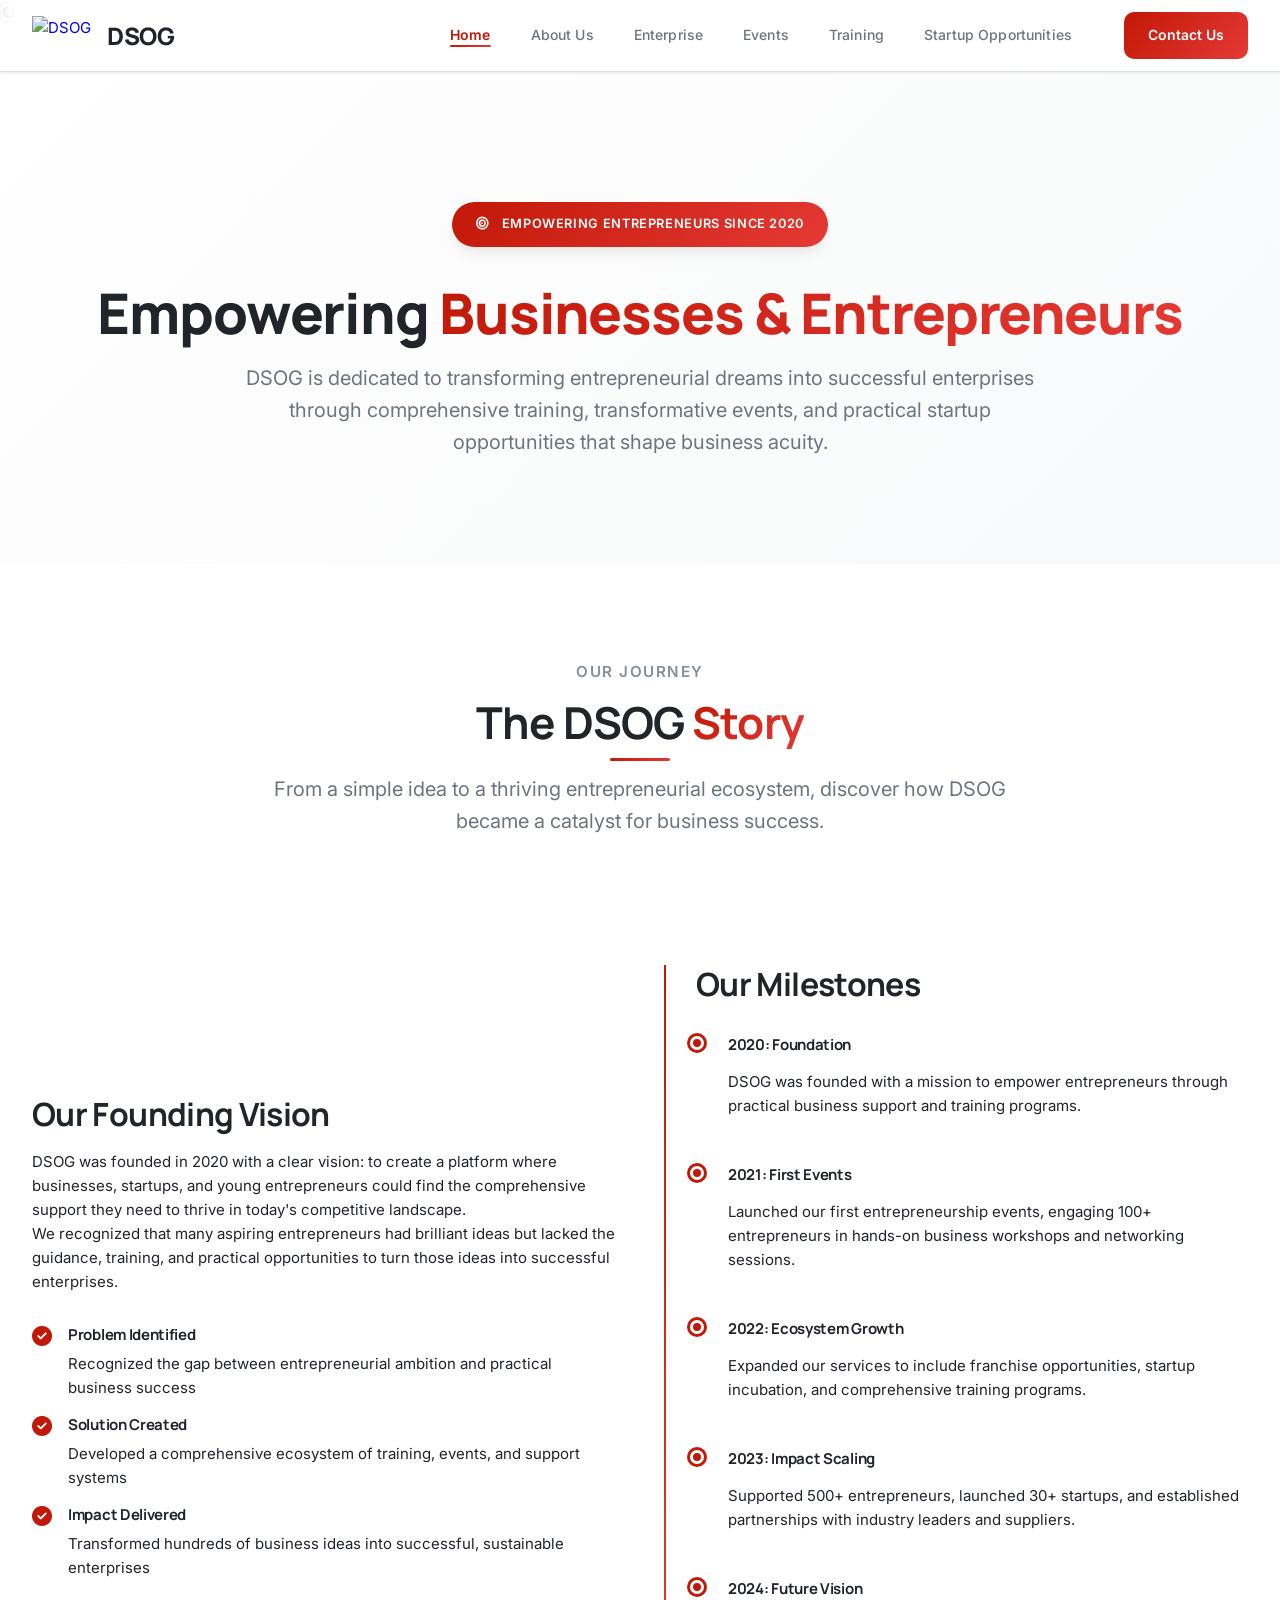
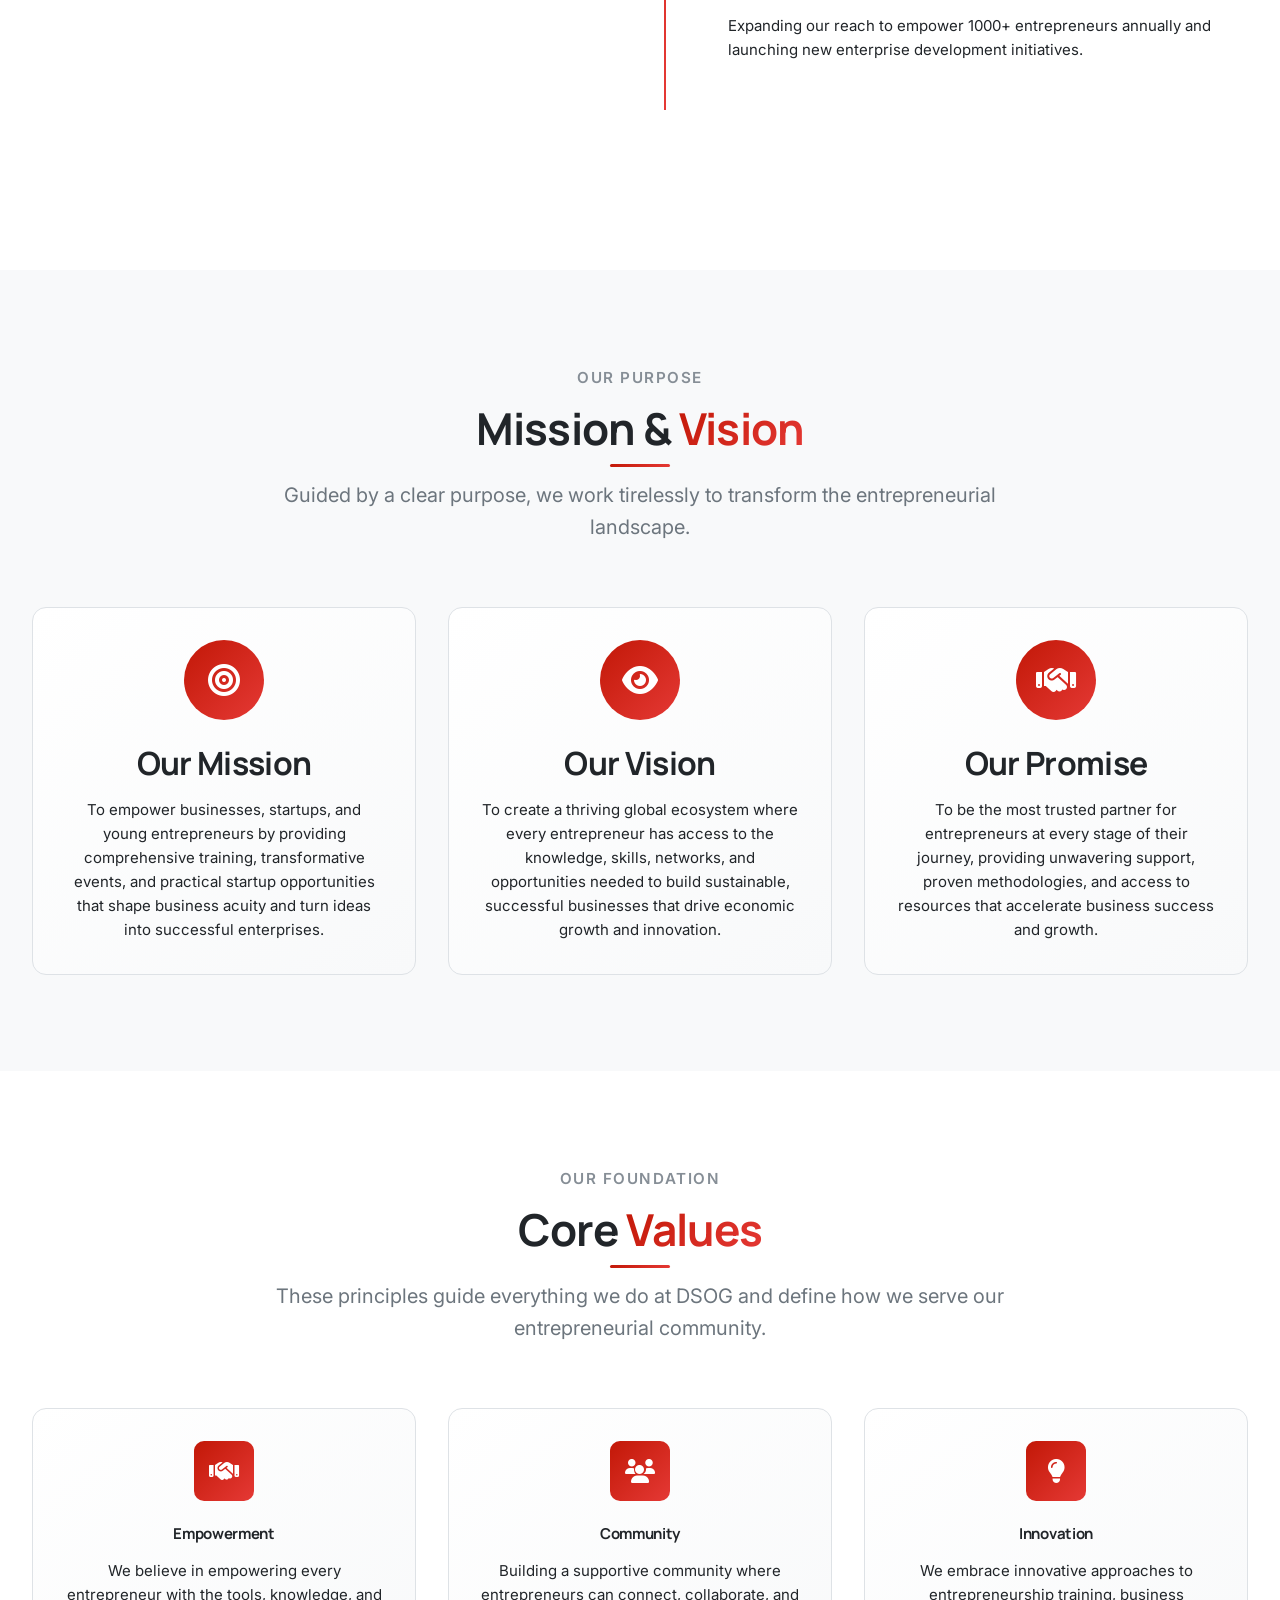
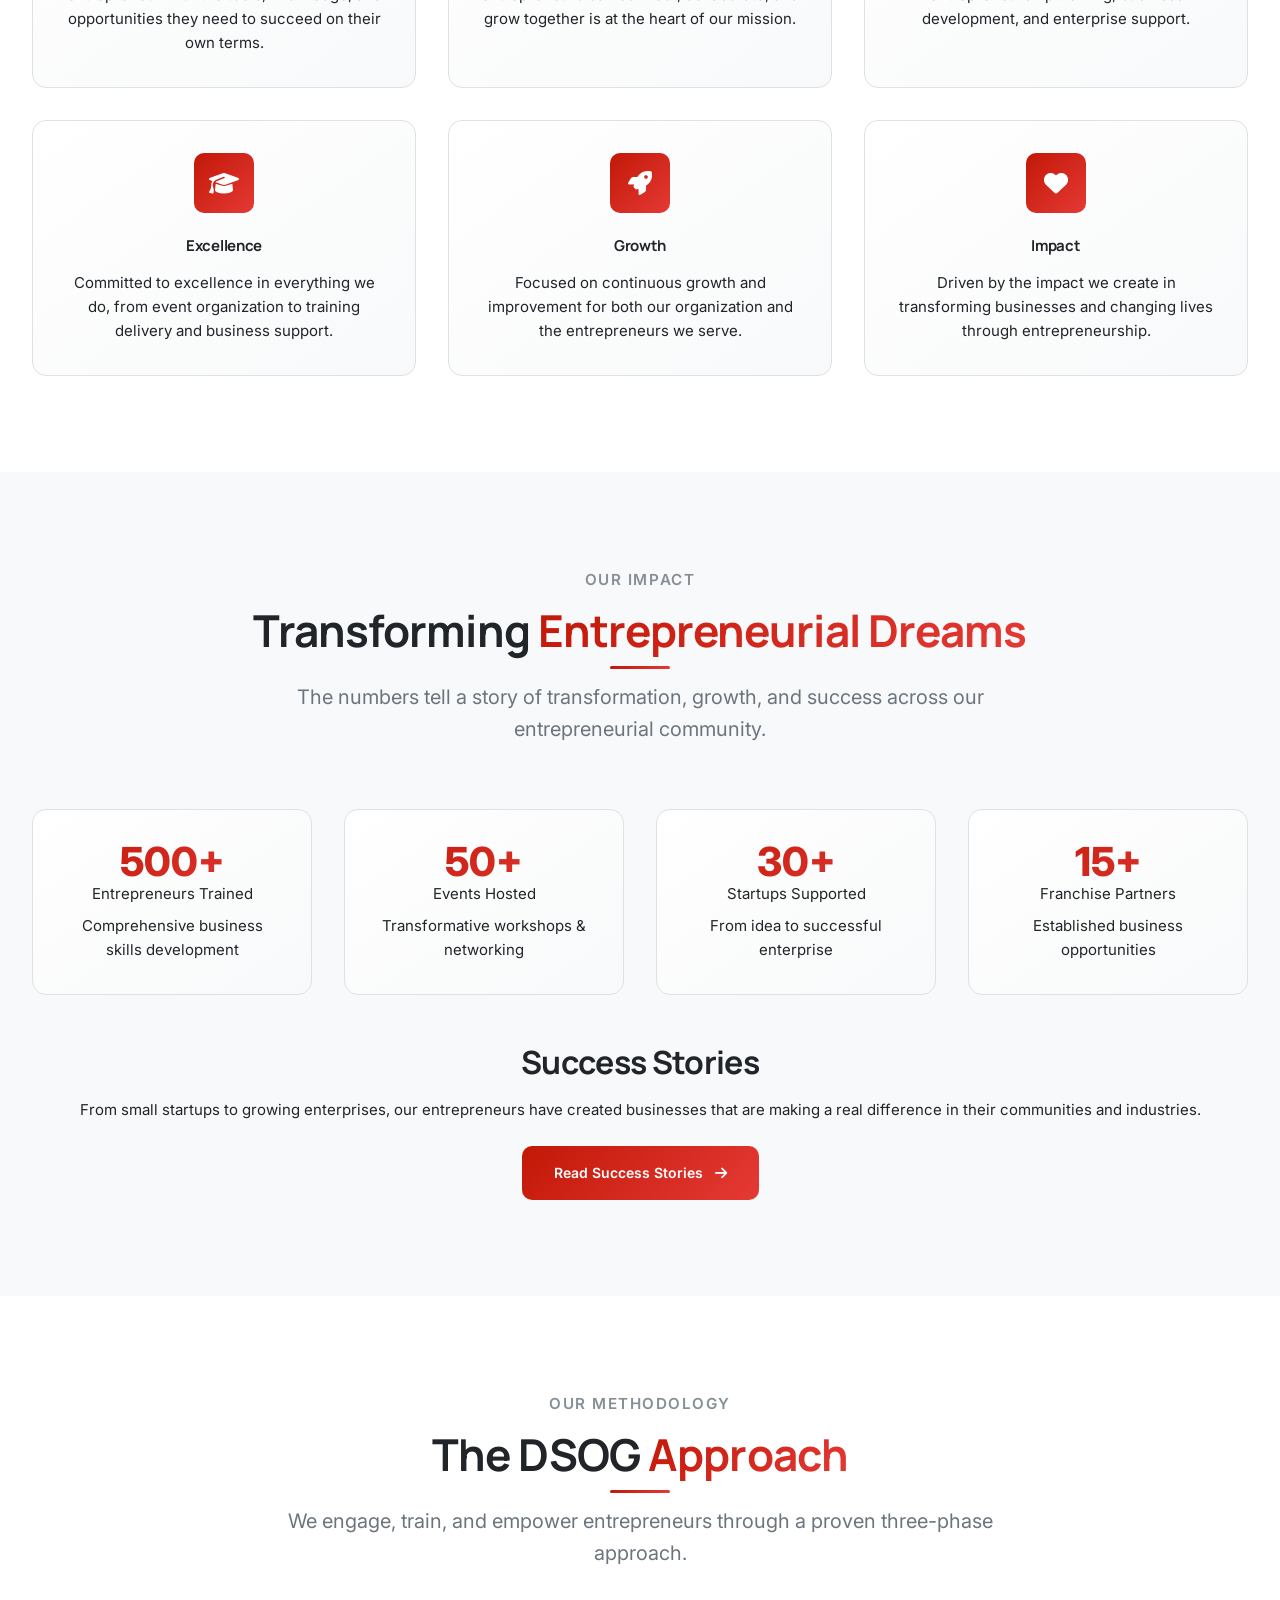
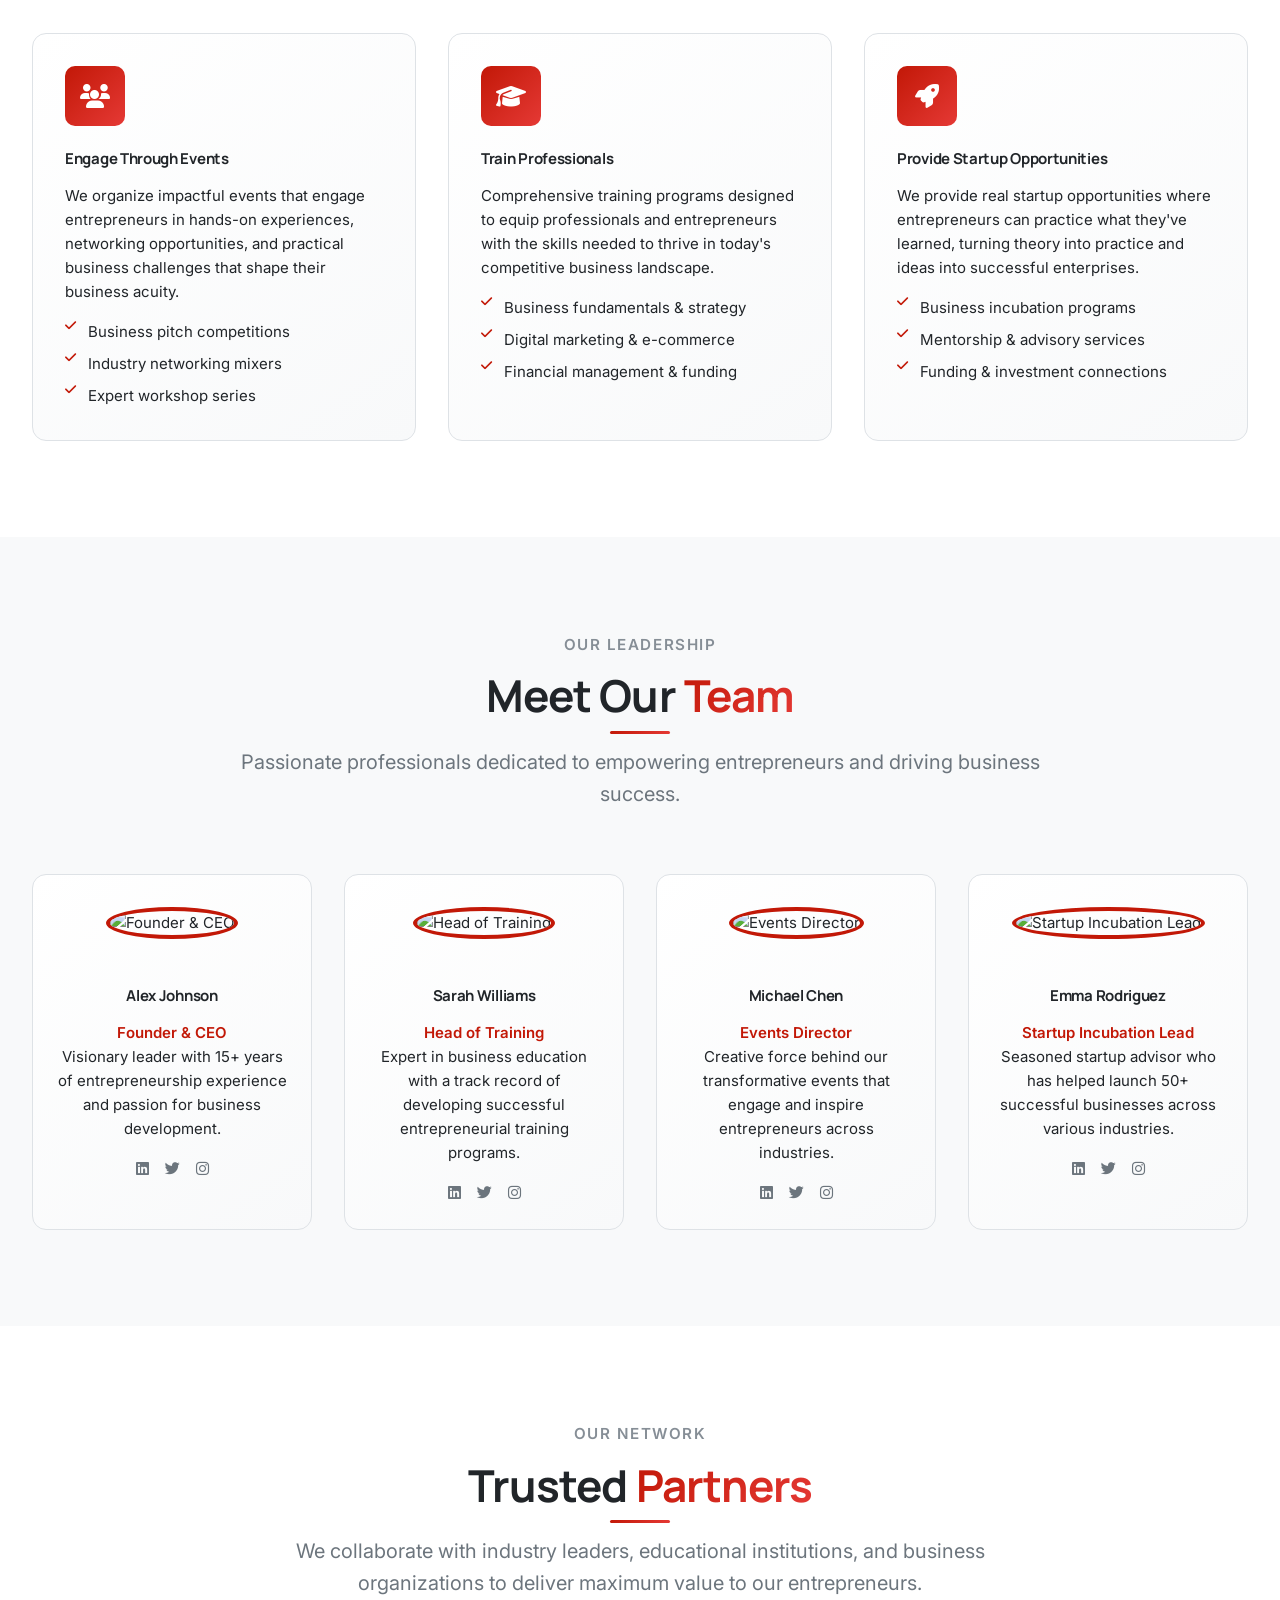
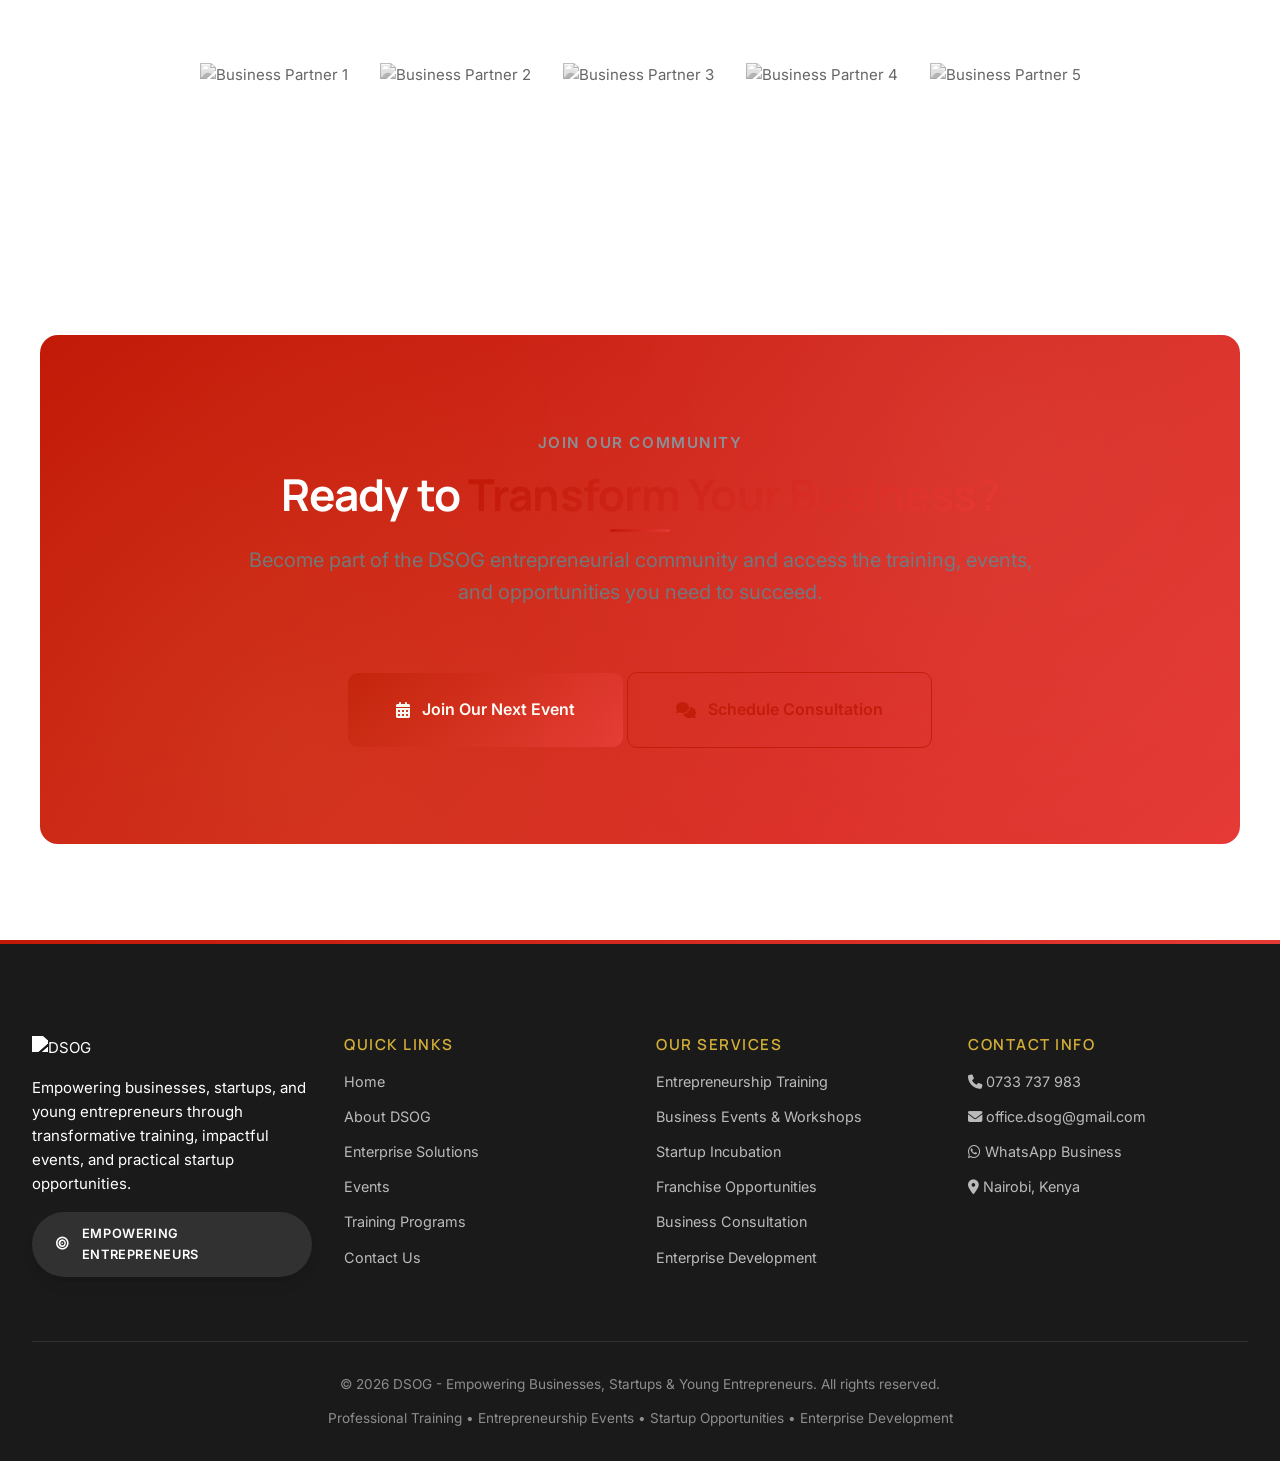
==== commit bd7cb9f1: "Update about.html" ====
--- a/about.html
+++ b/about.html
@@ -1058,12 +1058,12 @@
             </a>
 
             <ul class="nav-links" id="navLinks">
-                <li><a href="landing.html" class="nav-link">Home</a></li>
-                <li><a href="about.html" class="nav-link active">About</a></li>
+                <li><a href="landing.html" class="nav-link active">Home</a></li>
+                <li><a href="about.html" class="nav-link">About Us</a></li>
                 <li><a href="enterprise.html" class="nav-link">Enterprise</a></li>
                 <li><a href="events.html" class="nav-link">Events</a></li>
                 <li><a href="training.html" class="nav-link">Training</a></li>
-                <li><a href="startups.html" class="nav-link">Startups</a></li>
+                <li><a href="startups.html" class="nav-link">Startup Opportunities</a></li>
                 <li><a href="contact.html" class="btn btn-primary">Contact Us</a></li>
             </ul>
 
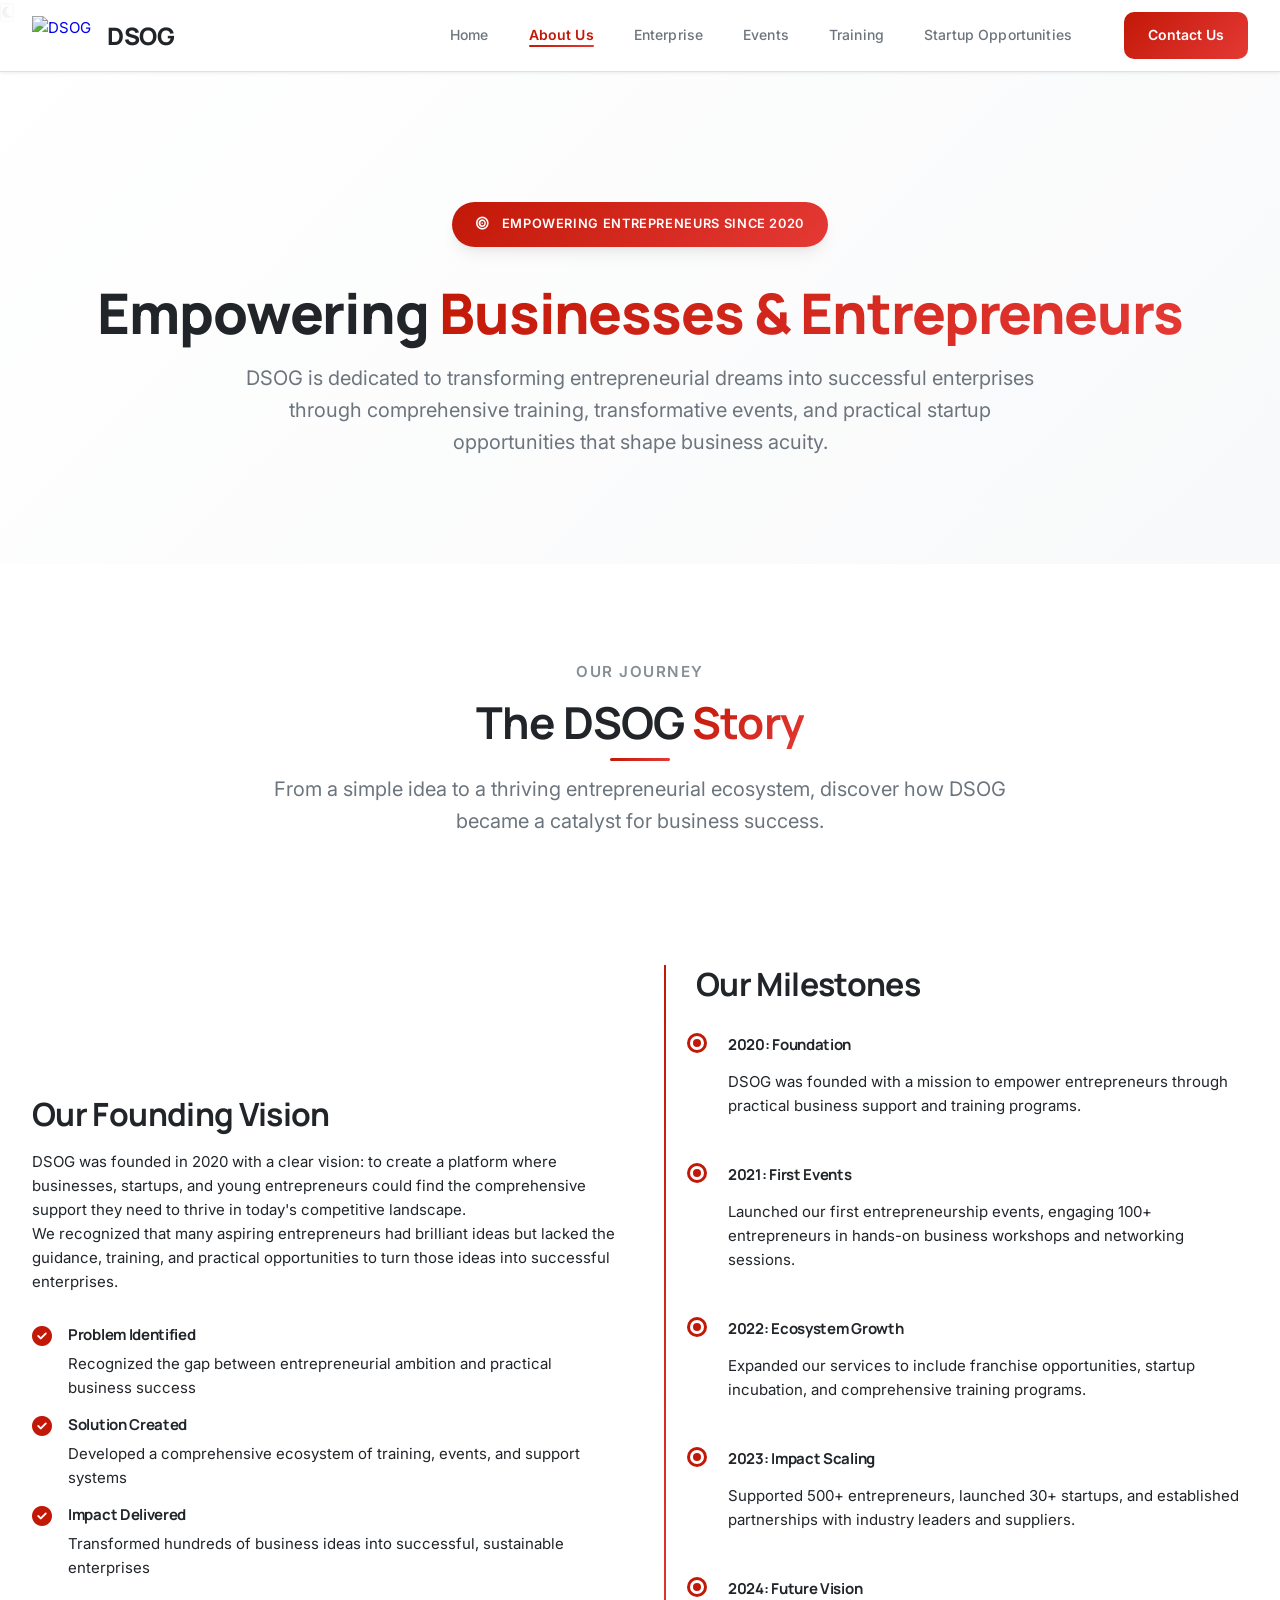
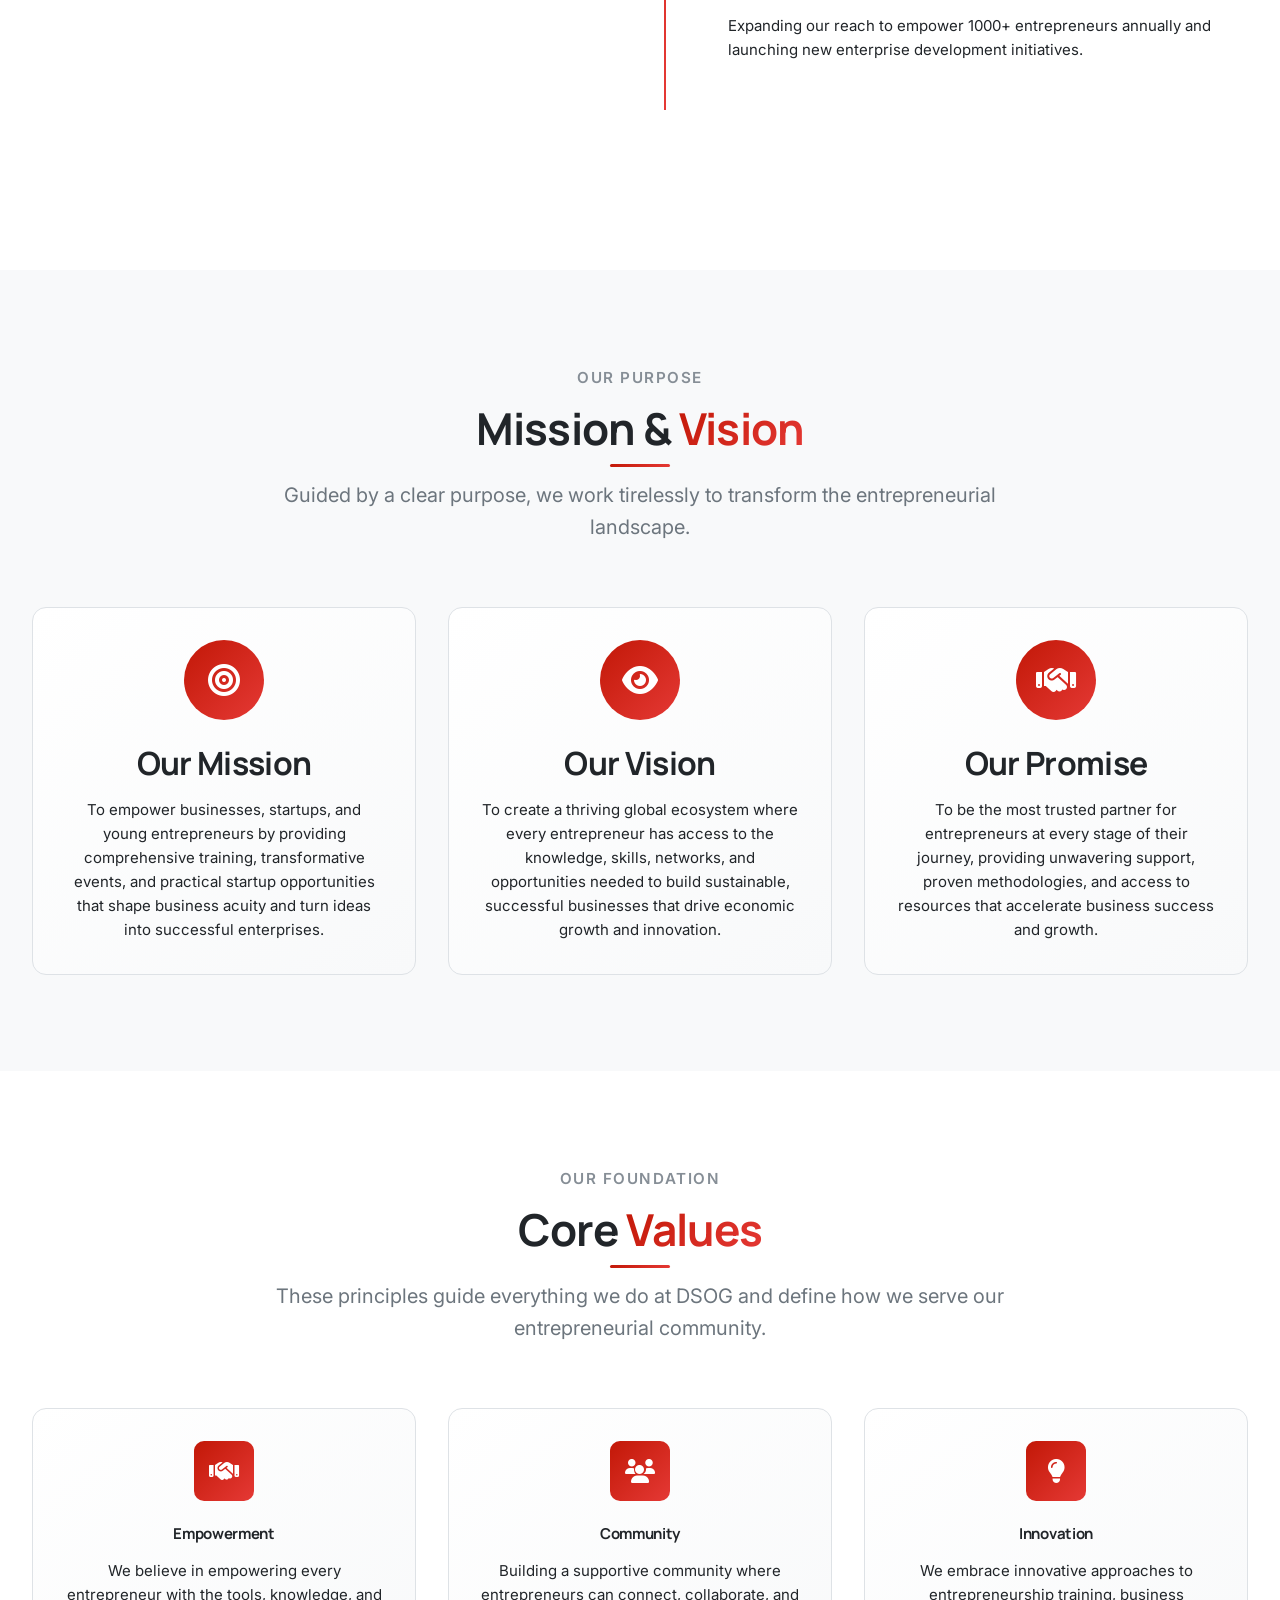
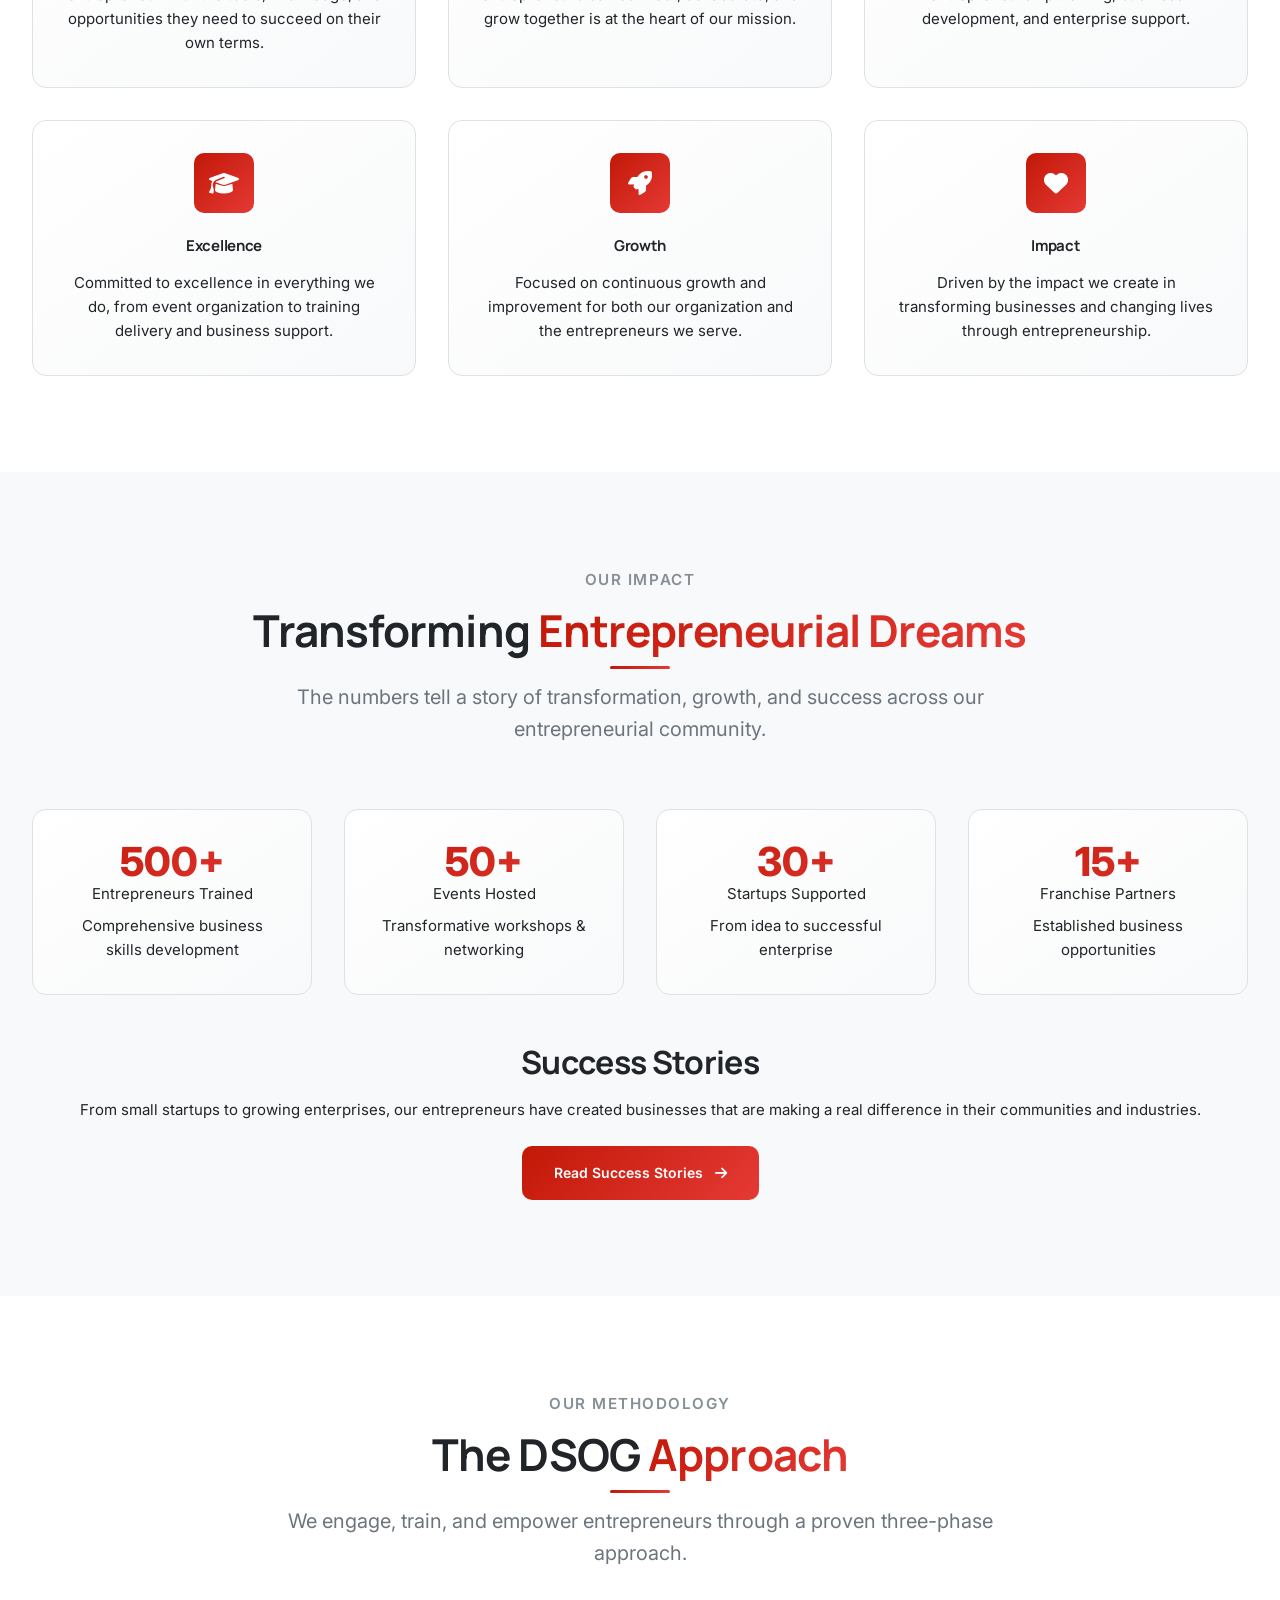
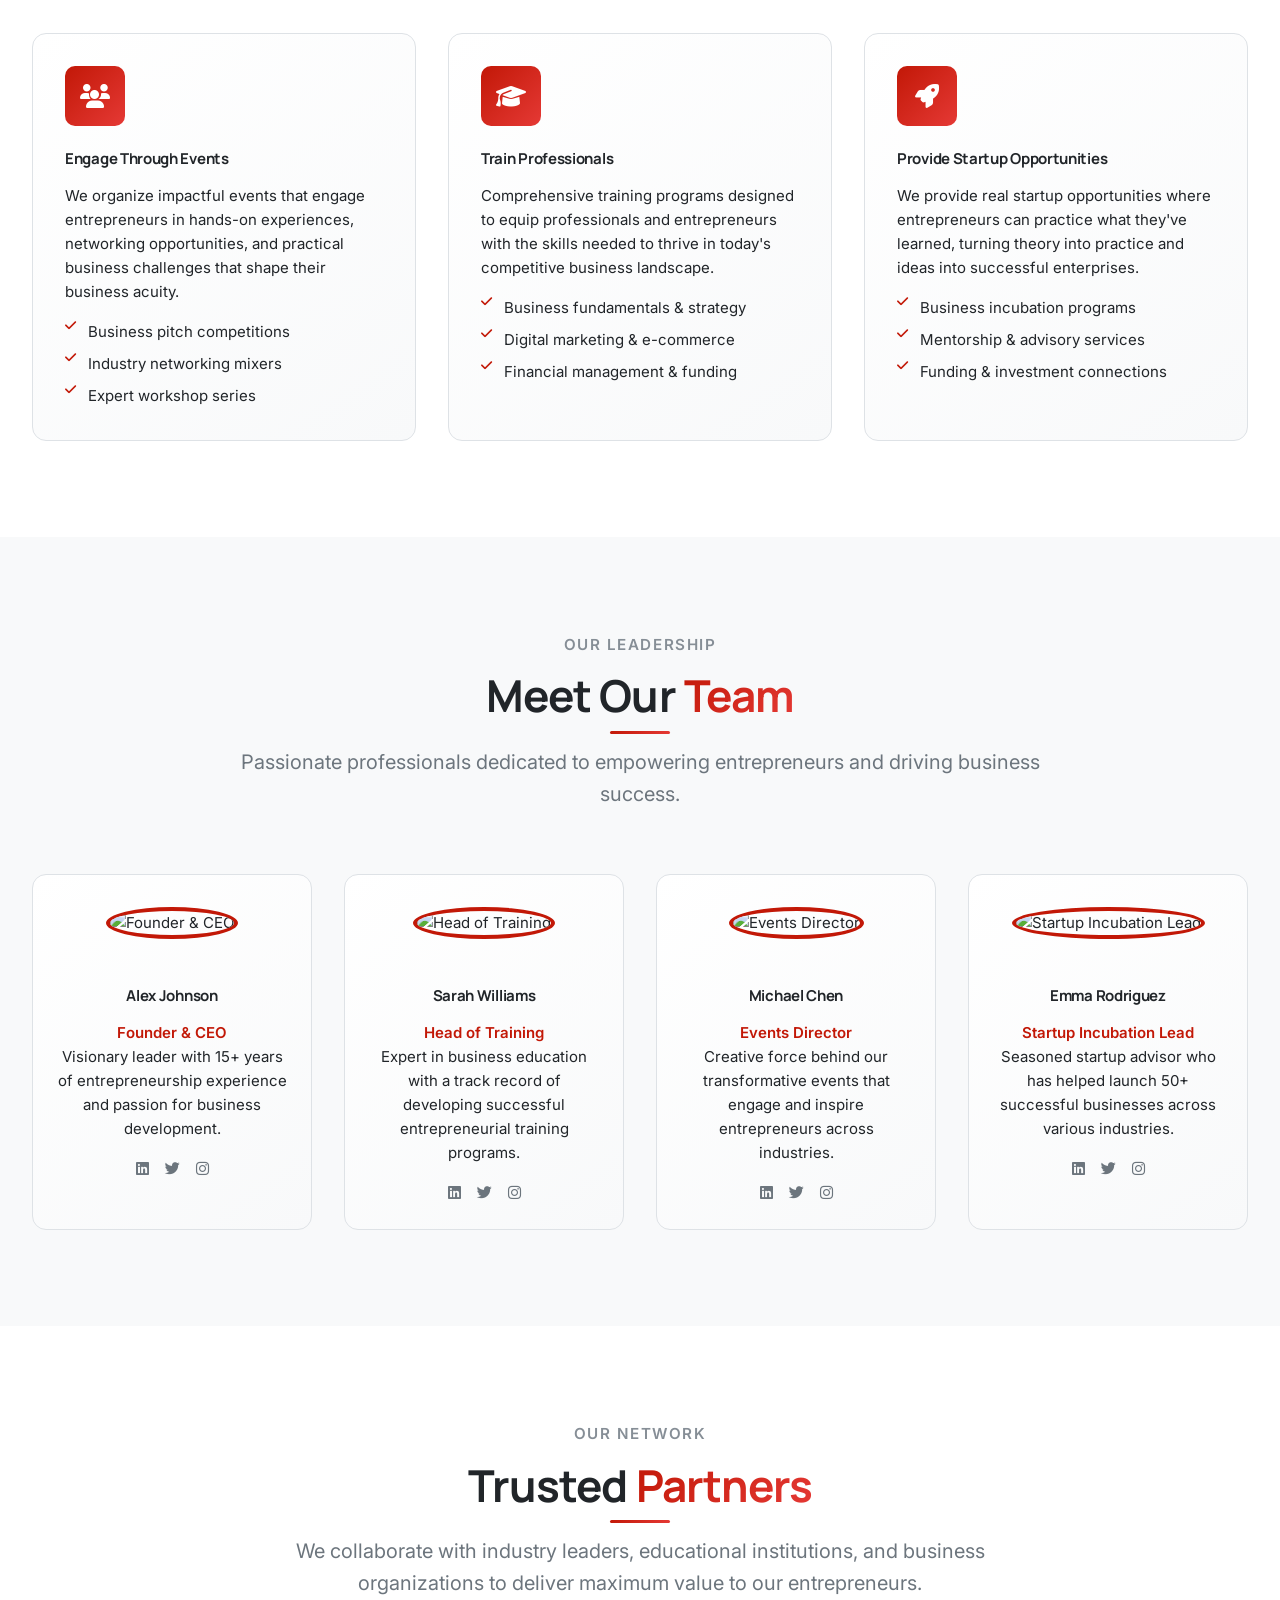
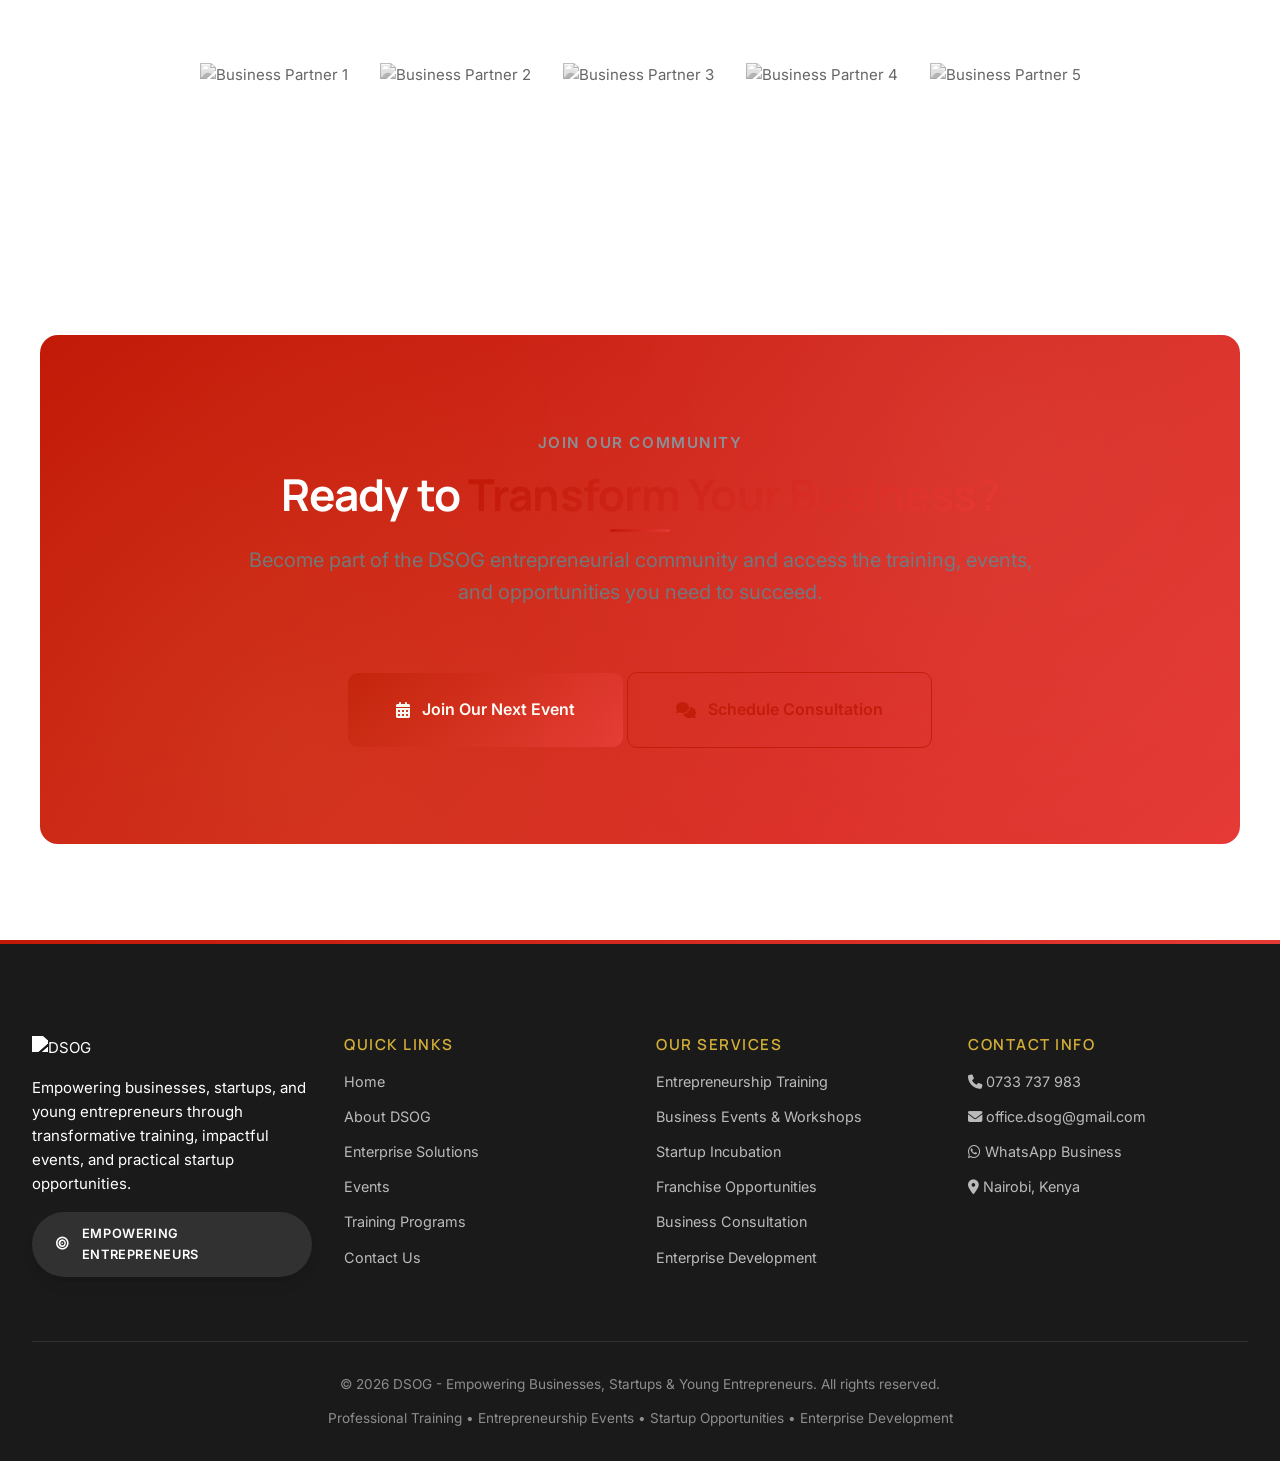
==== commit 6ebfe8cc: "Update about.html" ====
--- a/about.html
+++ b/about.html
@@ -1058,8 +1058,8 @@
             </a>
 
             <ul class="nav-links" id="navLinks">
-                <li><a href="landing.html" class="nav-link active">Home</a></li>
-                <li><a href="about.html" class="nav-link">About Us</a></li>
+                <li><a href="landing.html" class="nav-link">Home</a></li>
+                <li><a href="#" class="nav-link  active">About Us</a></li>
                 <li><a href="enterprise.html" class="nav-link">Enterprise</a></li>
                 <li><a href="events.html" class="nav-link">Events</a></li>
                 <li><a href="training.html" class="nav-link">Training</a></li>
